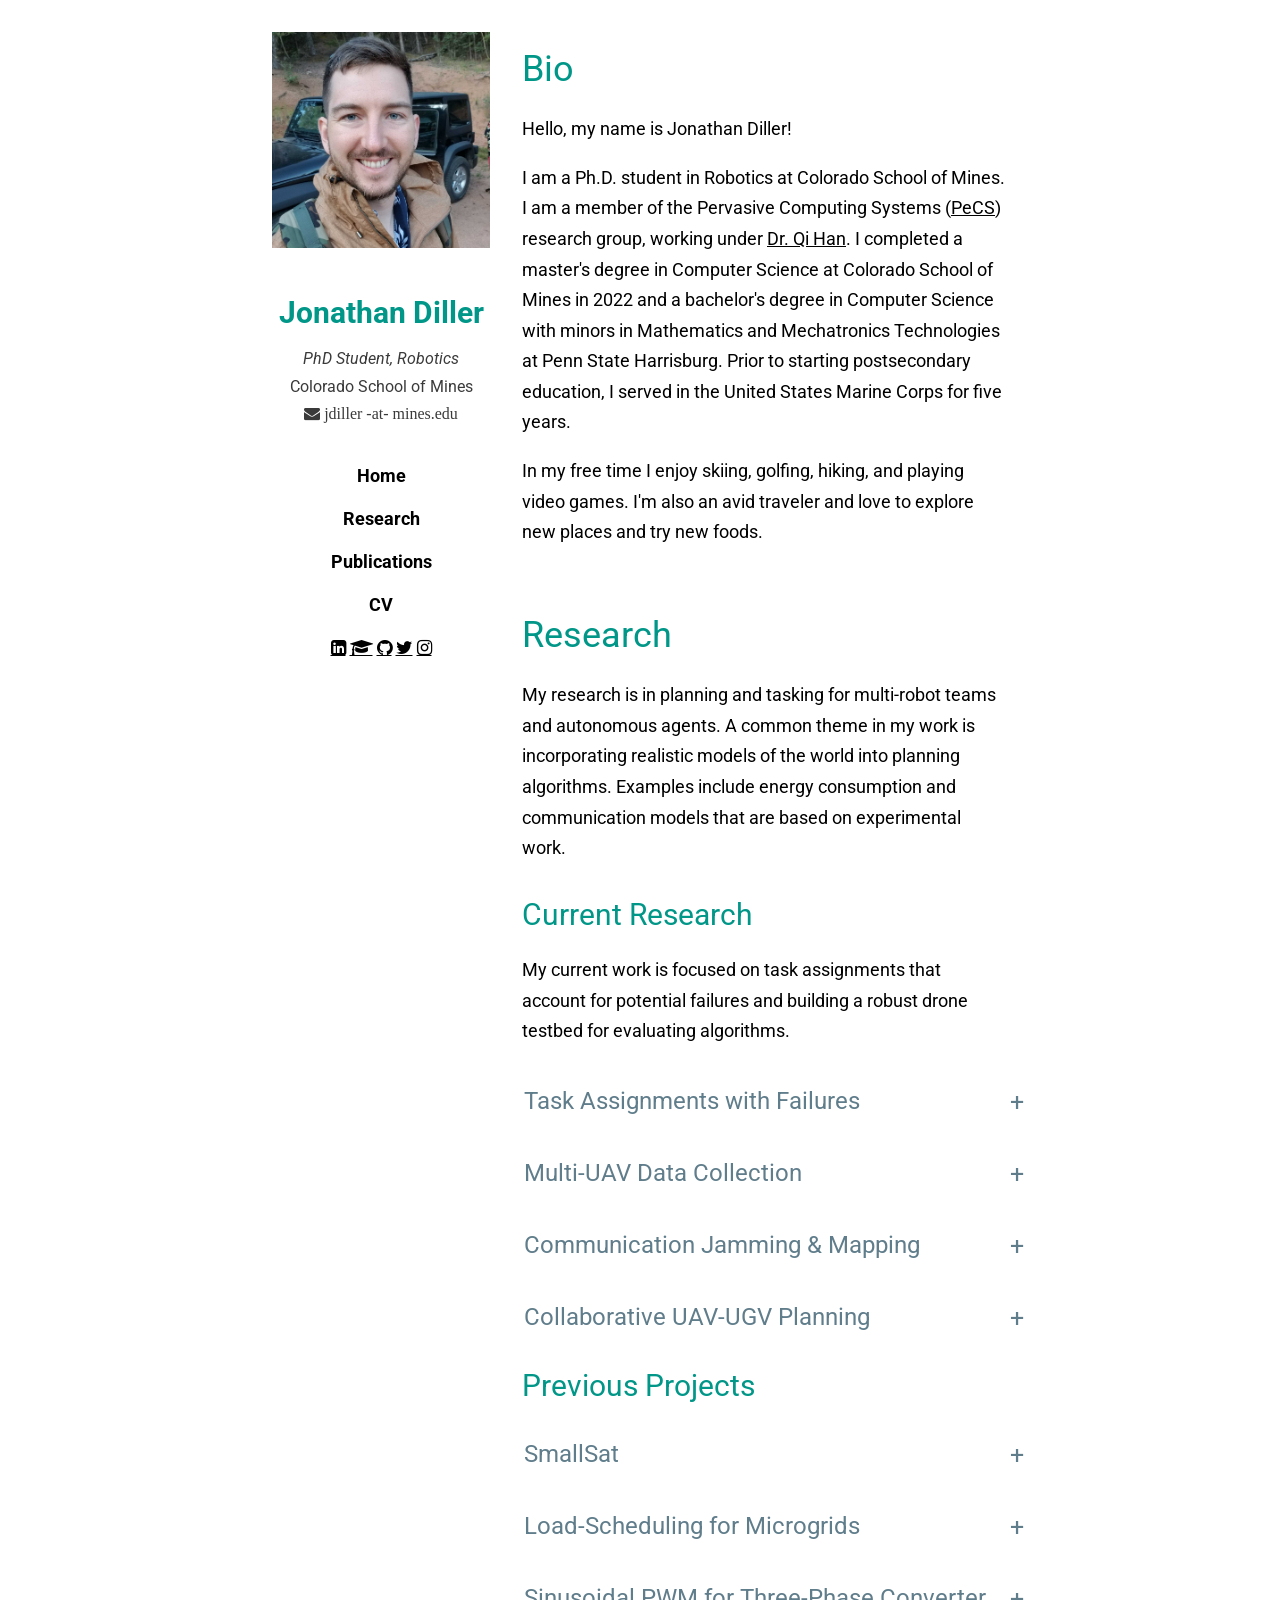
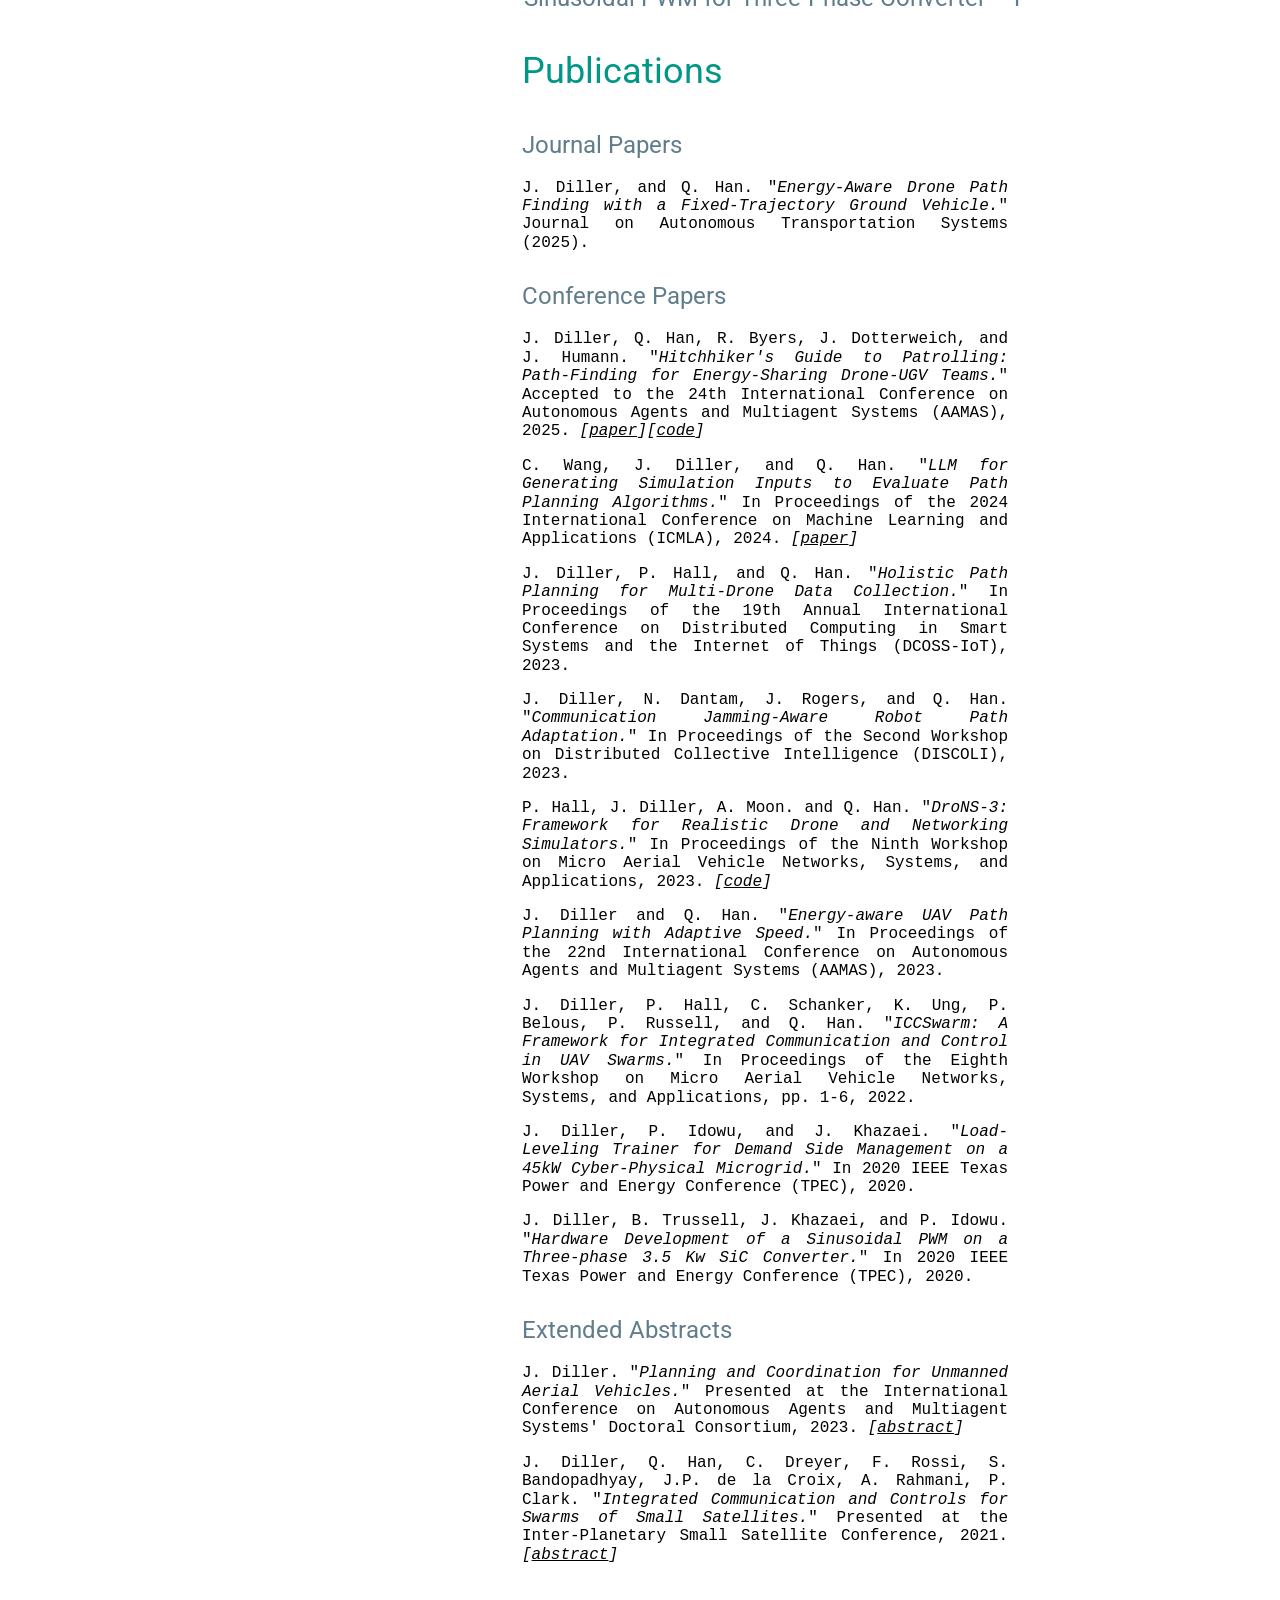
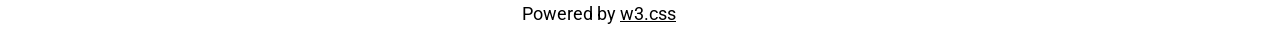
==== index.html @ 127d5e71 "Updated publications" ====
<!DOCTYPE html>
<html lang="en">
<head>
<title>Jonathan Diller</title>
<meta charset="UTF-8">
<meta name="viewport" content="width=device-width, initial-scale=1">
<link rel="stylesheet" href="https://www.w3schools.com/w3css/4/w3.css">
<link rel="stylesheet" href="https://www.w3schools.com/lib/w3-theme-black.css">
<link rel="stylesheet" href="https://fonts.googleapis.com/css?family=Roboto">
<link rel="stylesheet" href="https://cdnjs.cloudflare.com/ajax/libs/font-awesome/4.7.0/css/font-awesome.min.css">
<style>
html,body,h1,h2,h3,h4,h5,h6 {font-family: "Roboto", sans-serif;}
.w3-sidebar {
  z-index: 3;
  width: 250px;
  top: 0;
  bottom: 0;
  height: inherit;
}
p {
	font-size: 18px;
	line-height: 1.7;
}
.collapsible {
	/* background-color: #777; */
	background-color: #ffffff;
	/* color: white; */
	cursor: pointer;
	padding: 18px;
	width: 100%;
	/* width: inherit; */
	border: none;
	text-align: left;
	outline: none;
	font-size: 15px;
	position: relative;
	font-family: "Roboto", sans-serif;
	color: #607d8b;
}
.collapsible h3 {
  display: inline;
}
.collapsible:hover {
	background-color: #e8eaf6;
}
.collapsible::after {
	font-size: 25px;
	content: " +";
	position: absolute;
	right: 0;
	/* padding: 10px; */
}
.active {
	background-color: #d2d2d2;
	color: white;
}
.content {
	padding: 0 18px;
	max-height: 0;
	overflow: hidden;
	transition: max-height 0.2s ease-out;
	background-color: #f1f1f1;
}
.center {
	width: 60%;
	margin: 0 auto;
}
.center-image {
  display: block;
  margin-left: auto;
  margin-right: auto;
  width: 50%;
}
</style>
</head>
<body>

<!-- Navbar -->
<div class="w3-top">
	<div class="w3-bar w3-theme w3-top w3-left-align w3-large">
	  <a class="w3-bar-item w3-button w3-right w3-hide-large w3-hover-white w3-large w3-theme-l1" href="javascript:void(0)" onclick="w3_open()"><i class="fa fa-bars"></i></a>
	</div>
</div>

<!-- Overlay effect when opening sidebar on small screens -->
<div class="w3-overlay w3-hide-large" onclick="w3_close()" style="cursor:pointer" title="close side menu" id="myOverlay"></div>

<!-- Main content: shift it to the right by 250 pixels when the sidebar is visible -->
<div class="center">
	<!-- Sidebar -->
	<nav class="w3-sidebar w3-bar-block w3-collapse w3-large w3-theme-l5 w3-animate-left" id="mySidebar">
		<a href="javascript:void(0)" onclick="w3_close()" class="w3-right w3-xlarge w3-padding-large w3-hover-black w3-hide-large" title="Close Menu">
			<i class="fa fa-remove"></i>
		</a>
	
		<div class="w3-large w3-container w3-padding-32">
			<center><img src="images/Hiking.jpg" style="width:100%" onclick="onClick(this)" alt="Windows for the atrium"></center>
		</div>
		<div class="w3-large w3-container" style="text-align:center">
			<h3 class="w3-text-teal text-align:center" style="font-size:30px; font-weight:bold">Jonathan Diller</h3>
			<p class="w3-text-dark-gray" style="margin-bottom:0; margin-top: 0; font-size:16px;"><i>PhD Student, Robotics</i></p>
			<p class="w3-text-dark-gray" style="margin-bottom:0; margin-top: 0; font-size:16px;">Colorado School of Mines</p>
			<p class="w3-text-dark-gray" style="margin-bottom:0; margin-top:auto; font-size:16px;"><i class="fa fa-envelope">  jdiller -at- mines.edu</i></p>
		</div>

		<br>
		<a class="w3-bar-item w3-button w3-hover-black" style="text-align:center" href="#"><b>Home</b></a>
		<a class="w3-bar-item w3-button w3-hover-black" style="text-align:center" href="#research"><b>Research</b></a>
		<!-- <a class="w3-bar-item w3-button w3-hover-black" style="text-align:center" href="#prevProjects"><b>Previous Projects</b></a> -->
		<a class="w3-bar-item w3-button w3-hover-black" style="text-align:center" href="#publications"><b>Publications</b></a>
		<a class="w3-bar-item w3-button w3-hover-black" style="text-align:center" href="JonathanDillerResume.pdf" target="_blank"><b>CV</b></a>
		<div class="w3-bar-item" style="text-align:center">
			<a href="https://www.linkedin.com/in/jonathanadiller" target="_blank" class="fa fa-linkedin-square w3-hover-opacity"></a>
			<a href="https://scholar.google.com/citations?user=hnUsTqgAAAAJ&hl=en" target="_blank" class="fa fa-graduation-cap w3-hover-opacity"></a>
			<a href="https://github.com/JonD07" target="_blank" class="fa fa-github w3-hover-opacity"></a>
			<a href="https://twitter.com/JonADiller" target="_blank" class="fa fa-twitter w3-hover-opacity"></a>
			<a href="https://www.instagram.com/jonathandiller/" target="_blank" class="fa fa-instagram w3-hover-opacity"></a>
		</div>

	</nav>

	<!-- Bio -->
	<div class="w3-row w3-padding-32"  style="margin-left:250px">
		<div class="w3-container"  id="bio">
			<h1 class="w3-text-teal">Bio</h1>
			<p>Hello, my name is Jonathan Diller!</p>
			<p>I am a Ph.D. student in Robotics at Colorado School of Mines. I am a member of the Pervasive Computing Systems (<a href="https://pecs.mines.edu/" target="_blank">PeCS</a>) research group, working under <a href="https://people.mines.edu/qhan/" target="_blank">Dr. Qi Han</a>. I completed a master's degree in Computer Science at Colorado School of Mines in 2022 and a bachelor's degree in Computer Science with minors in Mathematics and Mechatronics Technologies at Penn State Harrisburg. Prior to starting postsecondary education, I served in the United States Marine Corps for five years.</p> 
			<p>In my free time I enjoy skiing, golfing, hiking, and playing video games. I'm also an avid traveler and love to explore new places and try new foods.</p>
		</div>
		<!-- <div class="w3-third w3-container">
			<br>
			<a class="twitter-timeline" href="https://twitter.com/JonADiller?ref_src=twsrc%5Etfw"  data-border-color="#0000FF" tweet-limit="3" width="50%" style="display: flex; max-width: 100%; margin-top: 0px; margin-bottom: 0px;" >Tweets by JonADiller</a> <script async src="https://platform.twitter.com/widgets.js" charset="utf-8"></script> 
		</div> -->
	</div>

	<!-- Research -->
	<div class="w3-row"  style="margin-left:250px">
		<div class="w3-container"  id="research">
			<h1 class="w3-text-teal">Research</h1>
			<p>My research is in planning and tasking for multi-robot teams and autonomous agents. A common theme in my work is incorporating realistic models of the world into planning algorithms. Examples include energy consumption and communication models that are based on experimental work.</p>
		</div>
	</div>

	<!-- Current Research -->
	<div class="w3-row"  style="margin-left:250px">
		<div class="w3-container"  id="currentResearch">
			<h2 class="w3-text-teal">Current Research</h2>
			<p>My current work is focused on task assignments that account for potential failures and building a robust drone testbed for evaluating algorithms.</p>
		</div>
	</div>

	
	<!-- Prob. Task Assignments -->
	<button class="collapsible"><h3 class="w3-text-blue-gray" style="margin-left:250px">Task Assignments with Failures</h3></button>
	<div class="content" style="margin-left:250px">
		<p>The classical task assignment problem can be applied to various real-world applications. However, in many applications agents are not guaranteed to complete their assigned task 100% of the time and agents might become faulty during task execution, requiring one to reassign agents to tasks. In this work, we consider how to maximize the probability that all tasks are completed while considering the probability that an agent could fail during task execution.</p>
		<div class="w3-padding-32"><img src="images/MonitoringSetupColorful.png" style="width:75%" onclick="onClick(this)" alt="Windows for the atrium" class="center-image"></div>
	</div>

	<!-- MinLat -->
	<button class="collapsible"><h3 class="w3-text-blue-gray" style="margin-left:250px">Multi-UAV Data Collection</h3></button>
	<div class="content" style="margin-left:250px">
		<p>In this project, we study how to effectively deploy a team of UAVs to collect data from wireless sensors. We seek to combine offline planning with online decision making that can be validated through both simulations and physical testbed evaluations.</p>
		<div class="w3-padding-32"><img src="images/ICCSwarmDrone.jpg" style="width:55%" onclick="onClick(this)" alt="Windows for the atrium" class="center-image"></div>
	</div>
	<!-- <div class="w3-row w3-padding-32"  style="margin-left:250px">
		<div class="w3-twothird w3-container">
			<h3 class="w3-text-blue-gray">Multi-UAV Data Collection</h3>
			<p>In this project, we study how to effectively deploy a team of UAVs to collect data from wireless sensors. We seek to combine offline planning with online decision making that can be validated through both simulations and physical testbed evaluations.</p>
		</div>
		<div class="w3-third w3-container">
			<img src="images/ICCSwarmDrone.jpg" style="width:55%" onclick="onClick(this)" alt="Windows for the atrium">
		</div>
	</div> -->

	<!-- Jamming -->
	<button class="collapsible"><h3 class="w3-text-blue-gray" style="margin-left:250px">Communication Jamming & Mapping</h3></button>
	<div class="content" style="margin-left:250px">
		<p>This project studies how to enable mobile agents to avoid malicious communication jamming through mapping techniques. We look at networked ground robots operating around WiFi jammers as our motivating application.</p>
		<div class="w3-padding-32"><img src="images/comms-map.png" style="width:55%" onclick="onClick(this)" alt="Windows for the atrium" class="center-image"></div>
	</div>
	<!-- <div class="w3-row w3-padding-32"  style="margin-left:250px">
		<div class="w3-twothird w3-container">
			<h3 class="w3-text-blue-gray">Communication Jamming Avoidance</h3>
			<p>This project studies how to enable mobile agents to avoid malicious communication jamming through mapping techniques. We look at networked ground robots operating around WiFi jammers as our motivating application.</p>
		</div>
		<div class="w3-third w3-container">
			<img src="images/jackal_cut.jpg" style="width:55%" onclick="onClick(this)" alt="Windows for the atrium">
		</div>
	</div> -->

	<!-- MT-OTM -->
	<button class="collapsible"><h3 class="w3-text-blue-gray" style="margin-left:250px">Collaborative UAV-UGV Planning</h3></button>
	<div class="content" style="margin-left:250px">
		<p>In many UAV applications, it is more advantageous for a UAV base station to move to a new location after launching UAVs as opposed to remaining in the same position while the UAV performs some given task. In this project we are looking at how to plan UAV routes that minimize mission completion time while accounting for a moving base station. We also consider the relationship between UAV speed and power consumption and look at how scheduling speed can effect route planning.</p>
		<div class="w3-padding-32"><img src="images/otm-golden.png" style="width:65%" onclick="onClick(this)" alt="Windows for the atrium" class="center-image"></div>
	</div>
	<!-- <div class="w3-row w3-padding-32"  style="margin-left:250px">
		<div class="w3-twothird w3-container">
			<h3 class="w3-text-blue-gray">On-The-Move Planning</h3>
			<p>In many UAV applications, it is more advantageous for a UAV base station to move to a new location after launching UAVs as opposed to remaining in the same position while the UAV performs some given task. In this project we are looking at how to plan UAV routes that minimize mission completion time while accounting for a moving base station. We also consider the relationship between UAV speed and power consumption and look at how scheduling speed can effect route planning.</p>
		</div>
		<div class="w3-third w3-container">
			<img src="images/MT-OTM.png" style="width:65%" onclick="onClick(this)" alt="Windows for the atrium">
		</div>
	</div> -->

	<!-- Previous Projects -->
	<div class="w3-row"  style="margin-left:250px">
		<div class="w3-twothird w3-container"  id="prevProjects">
			<h2 class="w3-text-teal">Previous Projects</h2>
		</div>
	</div>

	<!-- SmallSat -->
	<button class="collapsible"><h3 class="w3-text-blue-gray" style="margin-left:250px">SmallSat</h3></button>
	<div class="content" style="margin-left:250px">
		<p>This project looked at how to integrate communication and control in swarms of UAVs. We used the <a href="https://solarsystem.nasa.gov/missions/near-shoemaker/in-depth/"  target="_blank">NEAR-Shoemaker</a> mission as a motivating case study and looked at how using a swarm of small satellites could be used to optimize the quantity and quality of data collected from the asteroid Eros.</p>
		<div class="w3-padding-32"><img src="images/smallsat.png" style="width:55%" onclick="onClick(this)" alt="Windows for the atrium" class="center-image"></div>
	</div>
	<!-- <div class="w3-row w3-padding-32"  style="margin-left:250px">
		<div class="w3-twothird w3-container">
			<h3 class="w3-text-blue-gray">SmallSat</h3>
			<p>This project looked at how to integrate communication and control in swarms of UAVs. We used the <a href="https://solarsystem.nasa.gov/missions/near-shoemaker/in-depth/"  target="_blank">NEAR-Shoemaker</a> mission as a motivating case study and looked at how using a swarm of small satellites could be used to optimize the quantity and quality of data collected from the asteroid Eros.</p>
		</div>
		<div class="w3-third w3-container">
			<img src="images/smallsat.png" style="width:55%" onclick="onClick(this)" alt="Windows for the atrium">
		</div>
	</div> -->

	<!-- Load-Leveling Trainer -->
	<button class="collapsible"><h3 class="w3-text-blue-gray" style="margin-left:250px">Load-Scheduling for Microgrids</h3></button>
	<div class="content" style="margin-left:250px">
		<p>This work proposed a hardware implementation of demand side management (DSM) on an actual microgrid system to support grid needs. We proposed an algorithm for achieving DSM through load-leveling at the micro-level and implemented it on a physical microgrid. We conducted a simulated case study, based on the electrical load needs of small communities in Bangladesh, to demonstrate how our algorithm can be used to better balance electrical load demands.</p>
		<div class="w3-padding-32"><img src="images/microgrid.png" style="width:55%" onclick="onClick(this)" alt="Windows for the atrium" class="center-image"></div>
	</div>
	<!-- <div class="w3-row w3-padding-32"   style="margin-left:250px">
		<div class="w3-twothird w3-container">
			<h3 class="w3-text-blue-gray">Load-Leveling on Cyber-Physical Microgrid</h3>
			<p>Improving the reliability and efficiency of microgrids to handle diverse load types will lead to more dependable electrical grids in small communities, reduce costs for both consumers and suppliers, and reduce carbon emissions. This work propose a hardware implementation of demand side management (DSM) on an actual microgrid system to support grid needs. We proposed an algorithm for achieving DSM through load-leveling at the micro-level and implemented it on a physical microgrid. We conducted a simulated case study, based on the electrical load needs of small communities in Bangladesh, to demonstrate how our algorithm can be used to better balance electrical load demands.</p>
		</div>
		<div class="w3-third w3-container">
			<img src="images/microgrid.png" style="width:55%" onclick="onClick(this)" alt="Windows for the atrium">
		</div>
	</div> -->

	<!-- Sinusoidal PWM -->
	<button class="collapsible"><h3 class="w3-text-blue-gray" style="margin-left:250px">Sinusoidal PWM for Three-Phase Converter</h3></button>
	<div class="content" style="margin-left:250px">
		<p>This work looked at how to implement Sinusoidal Pulse width modulation (sPWM) for single-phase and three-phase silicon carbide (SiC) converters using digital signal processing boards from Texas Instruments. We implemented our sPWM signal for SiC converters on a C2000 F28069M LaunchPad development kit and used it on a 3.5 kW three-phase SiC inverter experimental setup to validate the three-phase sPWM implementation.</p>
		<div class="w3-padding-32"><img src="images/SPWM.png" style="width:55%" onclick="onClick(this)" alt="Windows for the atrium" class="center-image"></div>
	</div>
	<!-- <div class="w3-row w3-padding-32"   style="margin-left:250px">
		<div class="w3-twothird w3-container">
			<h3 class="w3-text-blue-gray">Sinusoidal PWM for Three-Phase Converter</h3>
			<p>Sinusoidal Pulse width modulation (sPWM) is the most commonly used technology for switching power electronics-based power converters in smart grids. This work looked at how to implement sPWM for single-phase and three-phase silicon carbide (SiC) converters using digital signal processing boards from Texas Instruments. We implemented our sPWM signal for SiC converters on a C2000 F28069M LaunchPad development kit and used it on a 3.5 kW three-phase SiC inverter experimental setup to validate the three-phase sPWM implementation.</p>
		</div>
		<div class="w3-third w3-container">
			<img src="images/SPWM.png" style="width:55%" onclick="onClick(this)" alt="Windows for the atrium">
		</div>
	</div> -->

	<!-- Publications -->
	<div class="w3-row"  style="margin-left:250px">
		<div class="w3-twothird w3-container"  id="publications">
			<h1 class="w3-text-teal">Publications</h1>
			<p></p>
		</div>
	</div>

	<!-- Journal Papers -->
	<div class="w3-row"  style="margin-left:250px">
		<div class="w3-container">
			<h3 class="w3-text-blue-gray">Journal Papers</h3>
			<p style="font-family:'Courier New'; font-size: 16px; text-align: justify; line-height: 1.15;">J. Diller, and Q. Han. "<i>Energy-Aware Drone Path Finding with a Fixed-Trajectory Ground Vehicle.</i>" Journal on Autonomous Transportation Systems (2025).</p>
		</div>
	</div>

	<!-- Conference Papers -->
	<div class="w3-row"  style="margin-left:250px">
		<div class="w3-container">
			<h3 class="w3-text-blue-gray">Conference Papers</h3>
			<p style="font-family:'Courier New'; font-size: 16px; text-align: justify; line-height: 1.15;">J. Diller, Q. Han, R. Byers, J. Dotterweich, and J. Humann. "<i>Hitchhiker's Guide to Patrolling: Path-Finding for Energy-Sharing Drone-UGV Teams.</i>" Accepted to the 24th International Conference on Autonomous Agents and Multiagent Systems (AAMAS), 2025. <i>[<a href="Pubs/HitchhikersGuideToPatrolling.pdf" target="_blank">paper</a>]</i><i>[<a href="https://www.github.com/pervasive-computing-systems-group/HitchhikerPatrollingSolver" target="_blank">code</a>]</i></p>
			<p style="font-family:'Courier New'; font-size: 16px; text-align: justify; line-height: 1.15;">C. Wang, J. Diller, and Q. Han. "<i>LLM for Generating Simulation Inputs to Evaluate Path Planning Algorithms.</i>" In Proceedings of the 2024 International Conference on Machine Learning and Applications (ICMLA), 2024. <i>[<a href="Pubs/LLMForGeneratingSimulationInputs.pdf" target="_blank">paper</a>]</i></p>
			<p style="font-family:'Courier New'; font-size: 16px; text-align: justify; line-height: 1.15;">J. Diller, P. Hall, and Q. Han. "<i>Holistic Path Planning for Multi-Drone Data Collection.</i>" In Proceedings of the 19th Annual International Conference on Distributed Computing in Smart Systems and the Internet of Things (DCOSS-IoT), 2023.</p>
			<p style="font-family:'Courier New'; font-size: 16px; text-align: justify; line-height: 1.15;">J. Diller, N. Dantam, J. Rogers, and Q. Han. "<i>Communication Jamming-Aware Robot Path Adaptation.</i>" In Proceedings of the Second Workshop on Distributed Collective Intelligence (DISCOLI), 2023.</p>
			<p style="font-family:'Courier New'; font-size: 16px; text-align: justify; line-height: 1.15;">P. Hall, J. Diller, A. Moon. and Q. Han. "<i>DroNS-3: Framework for Realistic Drone and Networking Simulators.</i>" In Proceedings of the Ninth Workshop on Micro Aerial Vehicle Networks, Systems, and Applications, 2023. <i>[<a href="https://www.github.com/pervasive-computing-systems-group/DroNS3" target="_blank">code</a>]</i></p>
			<p style="font-family:'Courier New'; font-size: 16px; text-align: justify; line-height: 1.15;">J. Diller and Q. Han. "<i>Energy-aware UAV Path Planning with Adaptive Speed.</i>" In Proceedings of the 22nd International Conference on Autonomous Agents and Multiagent Systems (AAMAS), 2023.</p>
			<p style="font-family:'Courier New'; font-size: 16px; text-align: justify; line-height: 1.15;">J. Diller, P. Hall, C. Schanker, K. Ung, P. Belous, P. Russell, and Q. Han. "<i>ICCSwarm: A Framework for Integrated Communication and Control in UAV Swarms.</i>" In Proceedings of the Eighth Workshop on Micro Aerial Vehicle Networks, Systems, and Applications, pp. 1-6, 2022.</p>
			<p style="font-family:'Courier New'; font-size: 16px; text-align: justify; line-height: 1.15;">J. Diller, P. Idowu, and J. Khazaei. "<i>Load-Leveling Trainer for Demand Side Management on a 45kW Cyber-Physical Microgrid.</i>" In 2020 IEEE Texas Power and Energy Conference (TPEC), 2020.</p>
			<p style="font-family:'Courier New'; font-size: 16px; text-align: justify; line-height: 1.15;">J. Diller, B. Trussell, J. Khazaei, and P. Idowu. "<i>Hardware Development of a Sinusoidal PWM on a Three-phase 3.5 Kw SiC Converter.</i>" In 2020 IEEE Texas Power and Energy Conference (TPEC), 2020.</p>
		</div>
	</div>

	<!-- Abstracts -->
	<div class="w3-row"  style="margin-left:250px">
		<div class="w3-container">
			<h3 class="w3-text-blue-gray">Extended Abstracts</h3>
			<p style="font-family:'Courier New'; font-size: 16px; text-align: justify; line-height: 1.15;">J. Diller. "<i>Planning and Coordination for Unmanned Aerial Vehicles.</i>" Presented at the International Conference on Autonomous Agents and Multiagent Systems' Doctoral Consortium, 2023. <i>[<a href="https://www.southampton.ac.uk/~eg/AAMAS2023/pdfs/p3017.pdf" target="_blank">abstract</a>]</i></p>
			<p style="font-family:'Courier New'; font-size: 16px; text-align: justify; line-height: 1.15;">J. Diller, Q. Han, C. Dreyer, F. Rossi, S. Bandopadhyay, J.P. de la Croix, A. Rahmani, P. Clark. "<i>Integrated Communication and Controls for Swarms of Small Satellites.</i>" Presented at the Inter-Planetary Small Satellite Conference, 2021. <i>[<a href="http://www.intersmallsatconference.com/past/2021/B.6%20-%20Diller/ISSC2021-abstract(1).txt" target="_blank">abstract</a>]</i></p>
		</div>
	</div>

	<footer id="myFooter">
		<div class="w3-container w3-theme-l1" style="margin-left:250px">
			<p>Powered by <a href="https://www.w3schools.com/w3css/default.asp" target="_blank">w3.css</a></p>
		</div>
	</footer>

<!-- END MAIN -->
</div>

<script>
// Get the Sidebar
var mySidebar = document.getElementById("mySidebar");

// Get the DIV with overlay effect
var overlayBg = document.getElementById("myOverlay");

// Toggle between showing and hiding the sidebar, and add overlay effect
function w3_open() {
  if (mySidebar.style.display === 'block') {
    mySidebar.style.display = 'none';
    overlayBg.style.display = "none";
  } else {
    mySidebar.style.display = 'block';
    overlayBg.style.display = "block";
  }
}

// Close the sidebar with the close button
function w3_close() {
  mySidebar.style.display = "none";
  overlayBg.style.display = "none";
}

var coll = document.getElementsByClassName("collapsible");
var i;

for (i = 0; i < coll.length; i++) {
  coll[i].addEventListener("click", function() {
    this.classList.toggle("active");
    var content = this.nextElementSibling;

    for (var j = 0; j < coll.length; j++) {
      if (coll[j] !== this) {
        coll[j].classList.remove("active");
        coll[j].nextElementSibling.style.maxHeight = null;
      }
    }

    if (content.style.maxHeight){
      content.style.maxHeight = null;
    } else {
      content.style.maxHeight = content.scrollHeight + "px";
    }
  });
}

</script>

</body>
</html>
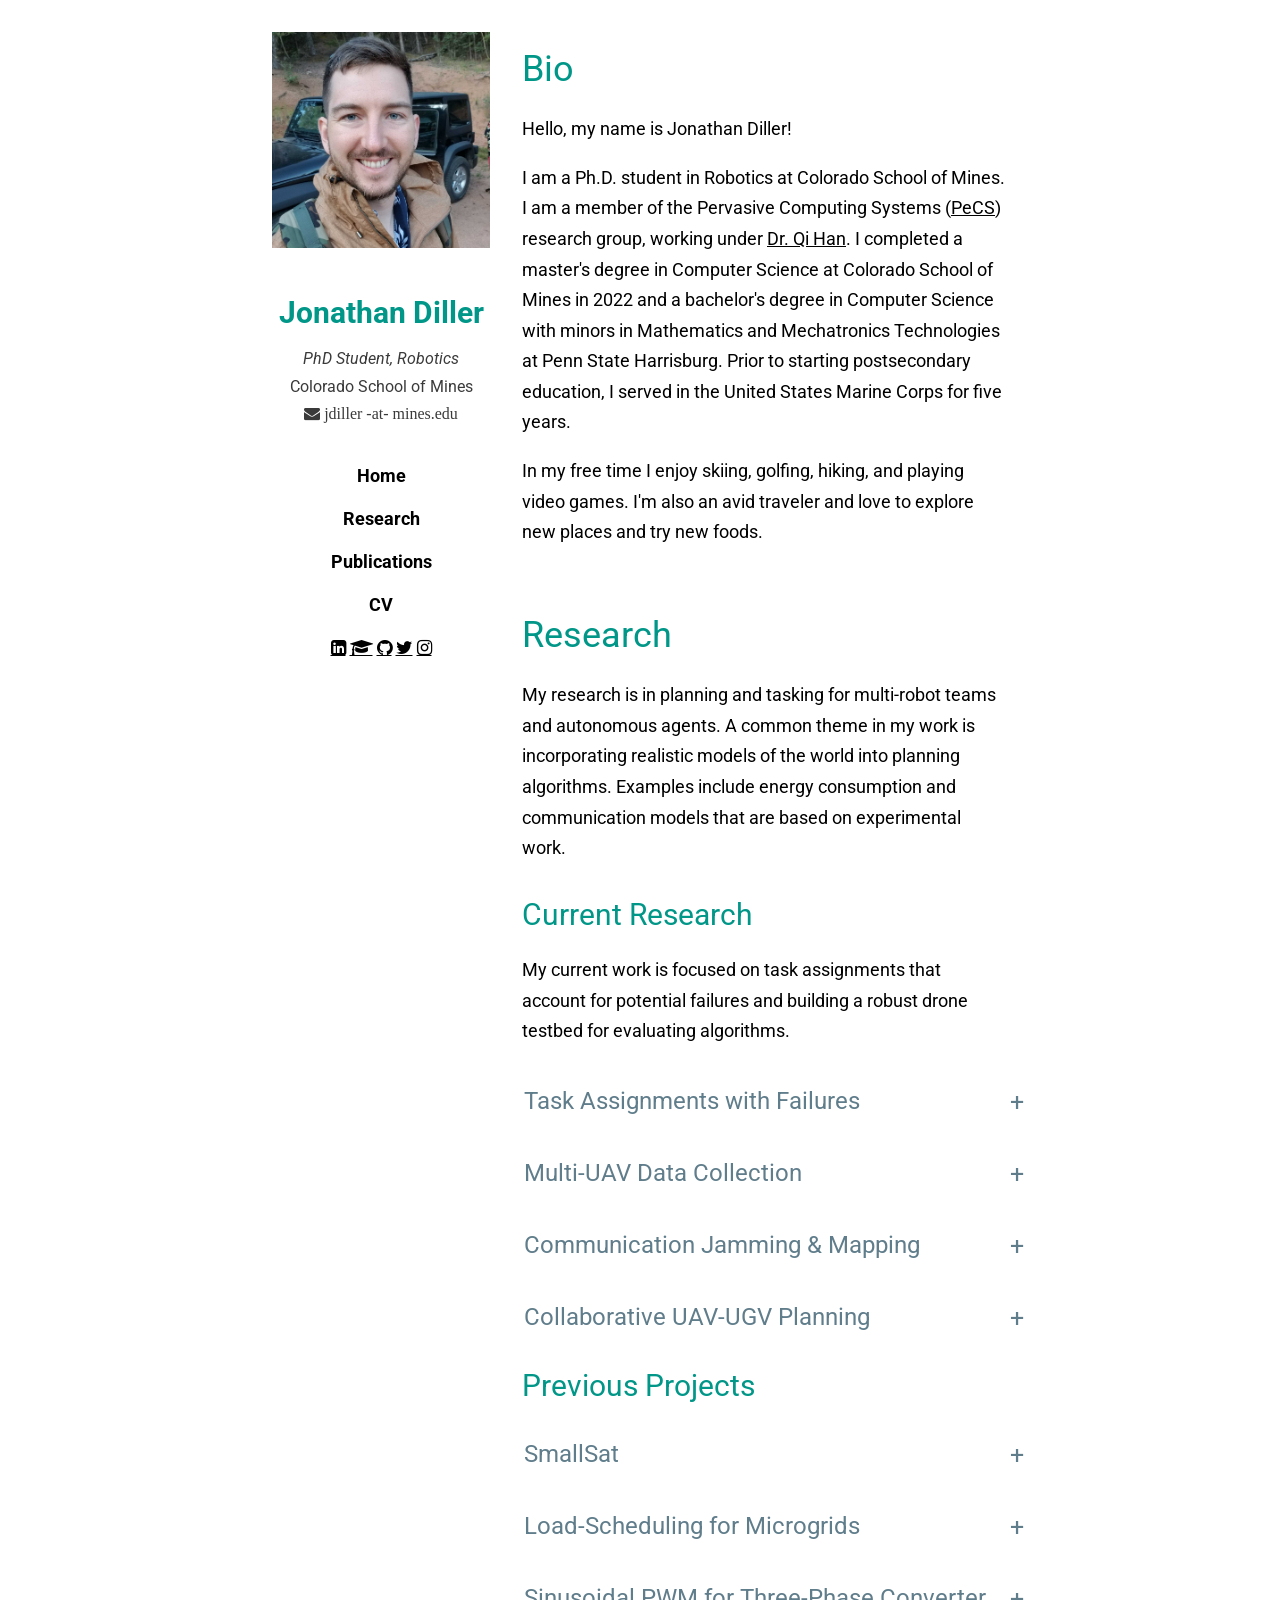
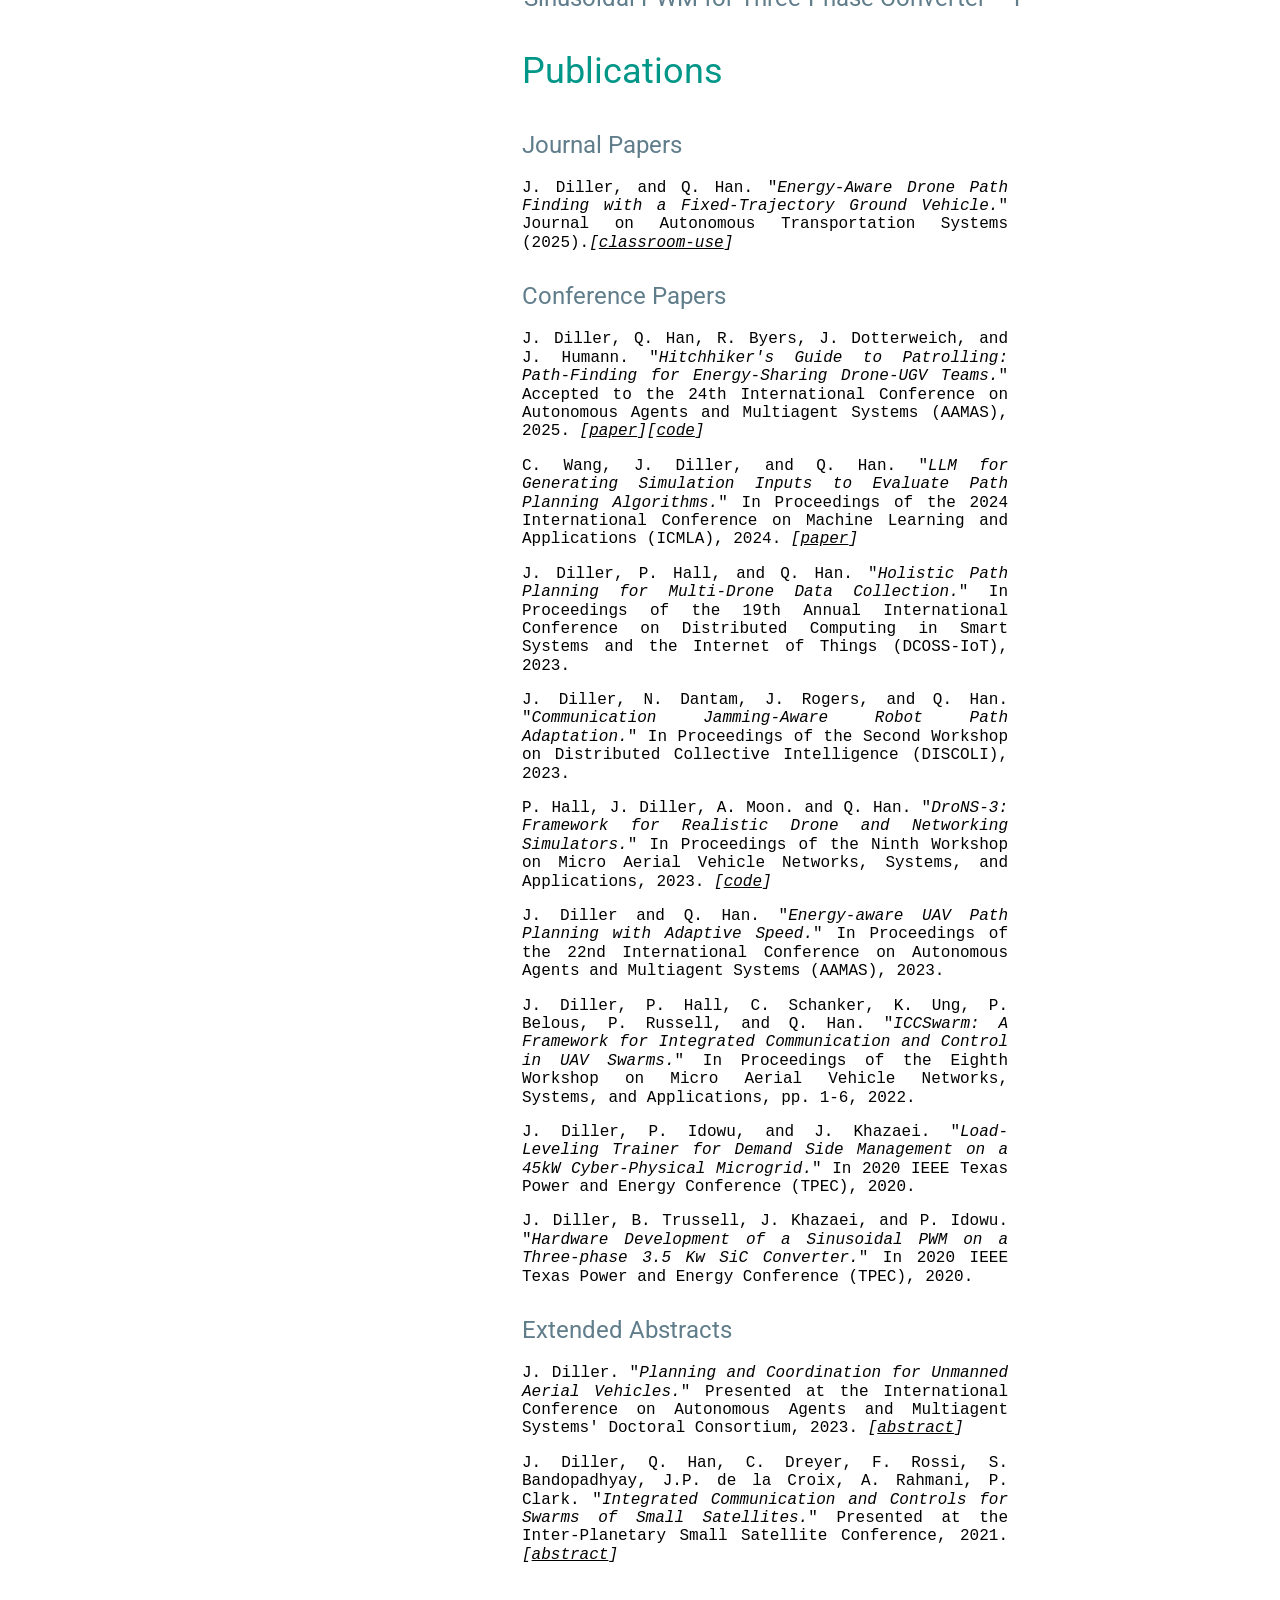
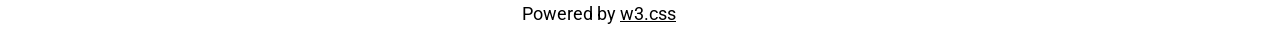
==== commit 8657dc32: "Pubs update" ====
--- a/index.html
+++ b/index.html
@@ -272,7 +272,7 @@
 	<div class="w3-row"  style="margin-left:250px">
 		<div class="w3-container">
 			<h3 class="w3-text-blue-gray">Journal Papers</h3>
-			<p style="font-family:'Courier New'; font-size: 16px; text-align: justify; line-height: 1.15;">J. Diller, and Q. Han. "<i>Energy-Aware Drone Path Finding with a Fixed-Trajectory Ground Vehicle.</i>" Journal on Autonomous Transportation Systems (2025).</p>
+			<p style="font-family:'Courier New'; font-size: 16px; text-align: justify; line-height: 1.15;">J. Diller, and Q. Han. "<i>Energy-Aware Drone Path Finding with a Fixed-Trajectory Ground Vehicle.</i>" Journal on Autonomous Transportation Systems (2025).<i>[<a href="Pubs/EnergyAwareDronePathFinding.pdf" target="_blank">classroom-use</a>]</i></p>
 		</div>
 	</div>
 
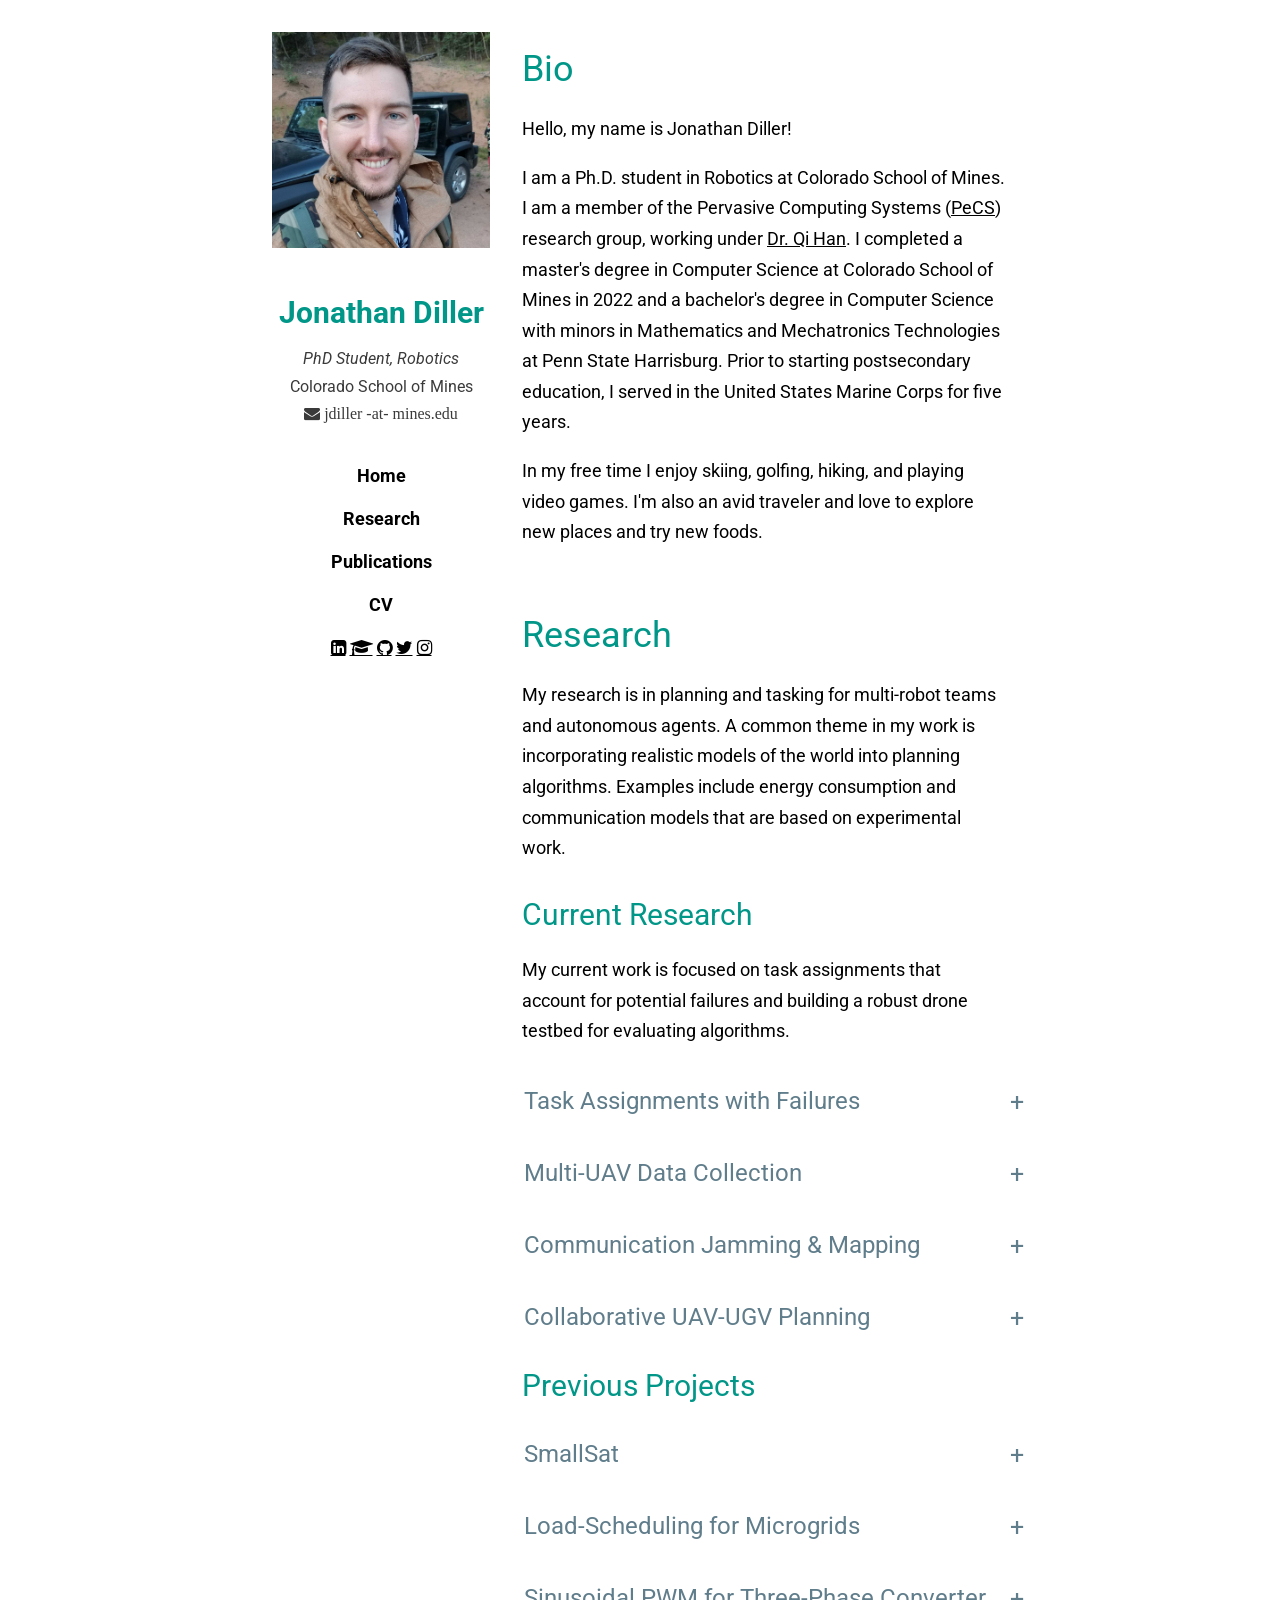
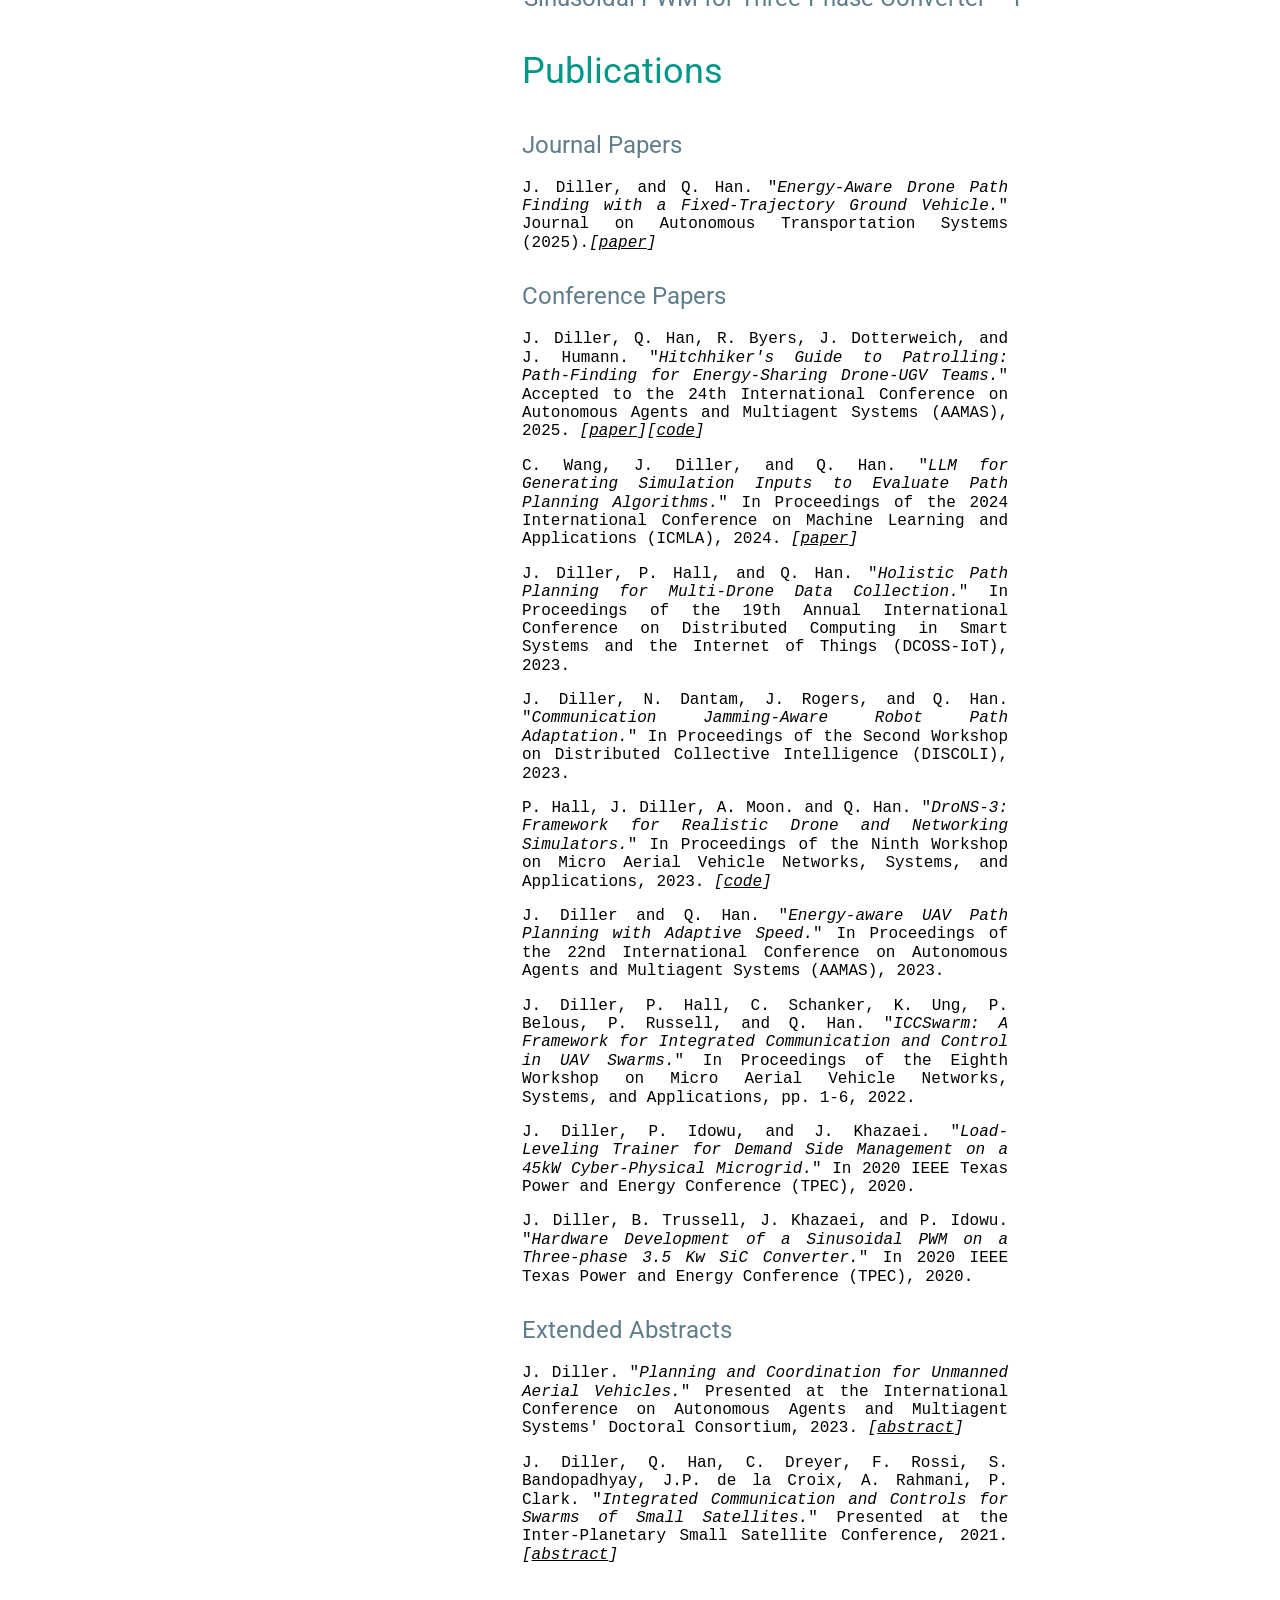
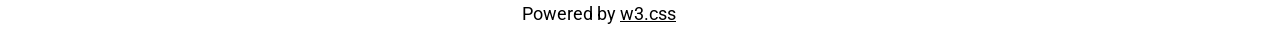
==== commit ab6df365: "Minor tweak" ====
--- a/index.html
+++ b/index.html
@@ -272,7 +272,7 @@
 	<div class="w3-row"  style="margin-left:250px">
 		<div class="w3-container">
 			<h3 class="w3-text-blue-gray">Journal Papers</h3>
-			<p style="font-family:'Courier New'; font-size: 16px; text-align: justify; line-height: 1.15;">J. Diller, and Q. Han. "<i>Energy-Aware Drone Path Finding with a Fixed-Trajectory Ground Vehicle.</i>" Journal on Autonomous Transportation Systems (2025).<i>[<a href="Pubs/EnergyAwareDronePathFinding.pdf" target="_blank">classroom-use</a>]</i></p>
+			<p style="font-family:'Courier New'; font-size: 16px; text-align: justify; line-height: 1.15;">J. Diller, and Q. Han. "<i>Energy-Aware Drone Path Finding with a Fixed-Trajectory Ground Vehicle.</i>" Journal on Autonomous Transportation Systems (2025).<i>[<a href="Pubs/EnergyAwareDronePathFinding.pdf" target="_blank">paper</a>]</i></p>
 		</div>
 	</div>
 
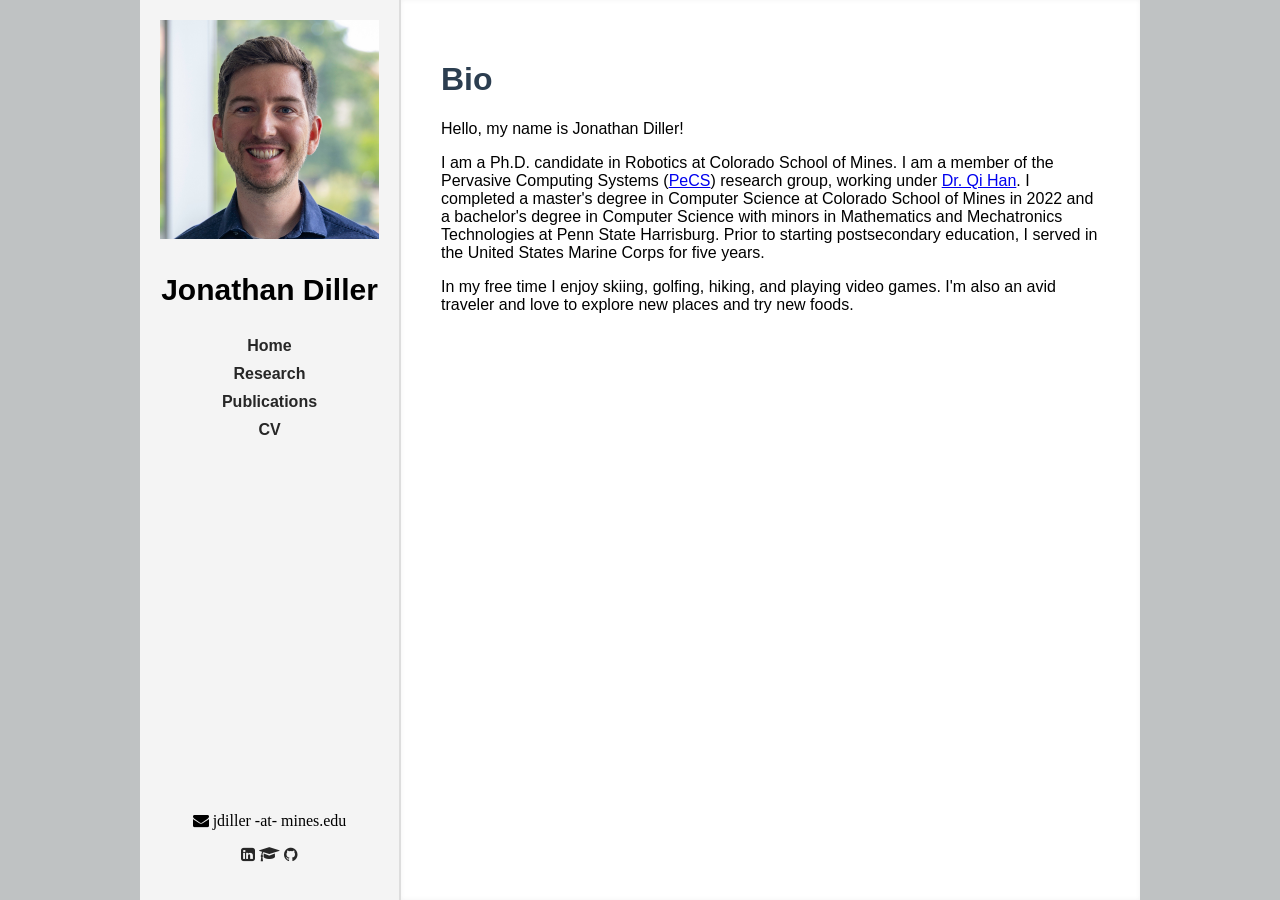
==== commit 6bb328f4: "Website update" ====
--- a/index.html
+++ b/index.html
@@ -1,363 +1,69 @@
 <!DOCTYPE html>
 <html lang="en">
 <head>
-<title>Jonathan Diller</title>
-<meta charset="UTF-8">
-<meta name="viewport" content="width=device-width, initial-scale=1">
-<link rel="stylesheet" href="https://www.w3schools.com/w3css/4/w3.css">
-<link rel="stylesheet" href="https://www.w3schools.com/lib/w3-theme-black.css">
-<link rel="stylesheet" href="https://fonts.googleapis.com/css?family=Roboto">
-<link rel="stylesheet" href="https://cdnjs.cloudflare.com/ajax/libs/font-awesome/4.7.0/css/font-awesome.min.css">
-<style>
-html,body,h1,h2,h3,h4,h5,h6 {font-family: "Roboto", sans-serif;}
-.w3-sidebar {
-  z-index: 3;
-  width: 250px;
-  top: 0;
-  bottom: 0;
-  height: inherit;
-}
-p {
-	font-size: 18px;
-	line-height: 1.7;
-}
-.collapsible {
-	/* background-color: #777; */
-	background-color: #ffffff;
-	/* color: white; */
-	cursor: pointer;
-	padding: 18px;
-	width: 100%;
-	/* width: inherit; */
-	border: none;
-	text-align: left;
-	outline: none;
-	font-size: 15px;
-	position: relative;
-	font-family: "Roboto", sans-serif;
-	color: #607d8b;
-}
-.collapsible h3 {
-  display: inline;
-}
-.collapsible:hover {
-	background-color: #e8eaf6;
-}
-.collapsible::after {
-	font-size: 25px;
-	content: " +";
-	position: absolute;
-	right: 0;
-	/* padding: 10px; */
-}
-.active {
-	background-color: #d2d2d2;
-	color: white;
-}
-.content {
-	padding: 0 18px;
-	max-height: 0;
-	overflow: hidden;
-	transition: max-height 0.2s ease-out;
-	background-color: #f1f1f1;
-}
-.center {
-	width: 60%;
-	margin: 0 auto;
-}
-.center-image {
-  display: block;
-  margin-left: auto;
-  margin-right: auto;
-  width: 50%;
-}
-</style>
+	<meta charset="UTF-8">
+	<meta name="viewport" content="width=device-width, initial-scale=1.0">
+	<title>Jonathan Diller</title>
+	<link rel="stylesheet" href="https://cdnjs.cloudflare.com/ajax/libs/font-awesome/4.7.0/css/font-awesome.min.css">
+	<link rel="stylesheet" href="style.css">
 </head>
 <body>
-
-<!-- Navbar -->
-<div class="w3-top">
-	<div class="w3-bar w3-theme w3-top w3-left-align w3-large">
-	  <a class="w3-bar-item w3-button w3-right w3-hide-large w3-hover-white w3-large w3-theme-l1" href="javascript:void(0)" onclick="w3_open()"><i class="fa fa-bars"></i></a>
-	</div>
+<div class="wrapper">
+<div class="sidebar">
+<div class = "sidebar-content" style="text-align:center">		
+	</class>
+	<img src="images/JonathanDiller.jpg" style="width:100%" onclick="onClick(this)" alt="Windows for the atrium">
+	<h3 class="text-align:center" style="font-size:30px; font-weight:bold">Jonathan Diller</h3>	
+	<!-- <br> -->
+	<ul>
+		<li><a style="text-align:center" href="index.html"><b>Home</b></a></li>
+		<li><a style="text-align:center" href="research.html"><b>Research</b></a></li>
+		<li><a style="text-align:center" href="publications.html"><b>Publications</b></a></li>
+		<li><a style="text-align:center" href="docs/JonathanDillerResume.pdf" target="_blank"><b>CV</b></a></li>
+	</ul>
 </div>
-
-<!-- Overlay effect when opening sidebar on small screens -->
-<div class="w3-overlay w3-hide-large" onclick="w3_close()" style="cursor:pointer" title="close side menu" id="myOverlay"></div>
-
-<!-- Main content: shift it to the right by 250 pixels when the sidebar is visible -->
-<div class="center">
-	<!-- Sidebar -->
-	<nav class="w3-sidebar w3-bar-block w3-collapse w3-large w3-theme-l5 w3-animate-left" id="mySidebar">
-		<a href="javascript:void(0)" onclick="w3_close()" class="w3-right w3-xlarge w3-padding-large w3-hover-black w3-hide-large" title="Close Menu">
-			<i class="fa fa-remove"></i>
-		</a>
-	
-		<div class="w3-large w3-container w3-padding-32">
-			<center><img src="images/Hiking.jpg" style="width:100%" onclick="onClick(this)" alt="Windows for the atrium"></center>
-		</div>
-		<div class="w3-large w3-container" style="text-align:center">
-			<h3 class="w3-text-teal text-align:center" style="font-size:30px; font-weight:bold">Jonathan Diller</h3>
-			<p class="w3-text-dark-gray" style="margin-bottom:0; margin-top: 0; font-size:16px;"><i>PhD Student, Robotics</i></p>
-			<p class="w3-text-dark-gray" style="margin-bottom:0; margin-top: 0; font-size:16px;">Colorado School of Mines</p>
-			<p class="w3-text-dark-gray" style="margin-bottom:0; margin-top:auto; font-size:16px;"><i class="fa fa-envelope">  jdiller -at- mines.edu</i></p>
-		</div>
-
-		<br>
-		<a class="w3-bar-item w3-button w3-hover-black" style="text-align:center" href="#"><b>Home</b></a>
-		<a class="w3-bar-item w3-button w3-hover-black" style="text-align:center" href="#research"><b>Research</b></a>
-		<!-- <a class="w3-bar-item w3-button w3-hover-black" style="text-align:center" href="#prevProjects"><b>Previous Projects</b></a> -->
-		<a class="w3-bar-item w3-button w3-hover-black" style="text-align:center" href="#publications"><b>Publications</b></a>
-		<a class="w3-bar-item w3-button w3-hover-black" style="text-align:center" href="JonathanDillerResume.pdf" target="_blank"><b>CV</b></a>
-		<div class="w3-bar-item" style="text-align:center">
-			<a href="https://www.linkedin.com/in/jonathanadiller" target="_blank" class="fa fa-linkedin-square w3-hover-opacity"></a>
-			<a href="https://scholar.google.com/citations?user=hnUsTqgAAAAJ&hl=en" target="_blank" class="fa fa-graduation-cap w3-hover-opacity"></a>
-			<a href="https://github.com/JonD07" target="_blank" class="fa fa-github w3-hover-opacity"></a>
-			<a href="https://twitter.com/JonADiller" target="_blank" class="fa fa-twitter w3-hover-opacity"></a>
-			<a href="https://www.instagram.com/jonathandiller/" target="_blank" class="fa fa-instagram w3-hover-opacity"></a>
-		</div>
-
-	</nav>
-
-	<!-- Bio -->
-	<div class="w3-row w3-padding-32"  style="margin-left:250px">
-		<div class="w3-container"  id="bio">
-			<h1 class="w3-text-teal">Bio</h1>
-			<p>Hello, my name is Jonathan Diller!</p>
-			<p>I am a Ph.D. student in Robotics at Colorado School of Mines. I am a member of the Pervasive Computing Systems (<a href="https://pecs.mines.edu/" target="_blank">PeCS</a>) research group, working under <a href="https://people.mines.edu/qhan/" target="_blank">Dr. Qi Han</a>. I completed a master's degree in Computer Science at Colorado School of Mines in 2022 and a bachelor's degree in Computer Science with minors in Mathematics and Mechatronics Technologies at Penn State Harrisburg. Prior to starting postsecondary education, I served in the United States Marine Corps for five years.</p> 
-			<p>In my free time I enjoy skiing, golfing, hiking, and playing video games. I'm also an avid traveler and love to explore new places and try new foods.</p>
-		</div>
-		<!-- <div class="w3-third w3-container">
-			<br>
-			<a class="twitter-timeline" href="https://twitter.com/JonADiller?ref_src=twsrc%5Etfw"  data-border-color="#0000FF" tweet-limit="3" width="50%" style="display: flex; max-width: 100%; margin-top: 0px; margin-bottom: 0px;" >Tweets by JonADiller</a> <script async src="https://platform.twitter.com/widgets.js" charset="utf-8"></script> 
-		</div> -->
-	</div>
-
-	<!-- Research -->
-	<div class="w3-row"  style="margin-left:250px">
-		<div class="w3-container"  id="research">
-			<h1 class="w3-text-teal">Research</h1>
-			<p>My research is in planning and tasking for multi-robot teams and autonomous agents. A common theme in my work is incorporating realistic models of the world into planning algorithms. Examples include energy consumption and communication models that are based on experimental work.</p>
-		</div>
-	</div>
-
-	<!-- Current Research -->
-	<div class="w3-row"  style="margin-left:250px">
-		<div class="w3-container"  id="currentResearch">
-			<h2 class="w3-text-teal">Current Research</h2>
-			<p>My current work is focused on task assignments that account for potential failures and building a robust drone testbed for evaluating algorithms.</p>
-		</div>
-	</div>
-
-	
-	<!-- Prob. Task Assignments -->
-	<button class="collapsible"><h3 class="w3-text-blue-gray" style="margin-left:250px">Task Assignments with Failures</h3></button>
-	<div class="content" style="margin-left:250px">
-		<p>The classical task assignment problem can be applied to various real-world applications. However, in many applications agents are not guaranteed to complete their assigned task 100% of the time and agents might become faulty during task execution, requiring one to reassign agents to tasks. In this work, we consider how to maximize the probability that all tasks are completed while considering the probability that an agent could fail during task execution.</p>
-		<div class="w3-padding-32"><img src="images/MonitoringSetupColorful.png" style="width:75%" onclick="onClick(this)" alt="Windows for the atrium" class="center-image"></div>
-	</div>
-
-	<!-- MinLat -->
-	<button class="collapsible"><h3 class="w3-text-blue-gray" style="margin-left:250px">Multi-UAV Data Collection</h3></button>
-	<div class="content" style="margin-left:250px">
-		<p>In this project, we study how to effectively deploy a team of UAVs to collect data from wireless sensors. We seek to combine offline planning with online decision making that can be validated through both simulations and physical testbed evaluations.</p>
-		<div class="w3-padding-32"><img src="images/ICCSwarmDrone.jpg" style="width:55%" onclick="onClick(this)" alt="Windows for the atrium" class="center-image"></div>
-	</div>
-	<!-- <div class="w3-row w3-padding-32"  style="margin-left:250px">
-		<div class="w3-twothird w3-container">
-			<h3 class="w3-text-blue-gray">Multi-UAV Data Collection</h3>
-			<p>In this project, we study how to effectively deploy a team of UAVs to collect data from wireless sensors. We seek to combine offline planning with online decision making that can be validated through both simulations and physical testbed evaluations.</p>
-		</div>
-		<div class="w3-third w3-container">
-			<img src="images/ICCSwarmDrone.jpg" style="width:55%" onclick="onClick(this)" alt="Windows for the atrium">
-		</div>
-	</div> -->
-
-	<!-- Jamming -->
-	<button class="collapsible"><h3 class="w3-text-blue-gray" style="margin-left:250px">Communication Jamming & Mapping</h3></button>
-	<div class="content" style="margin-left:250px">
-		<p>This project studies how to enable mobile agents to avoid malicious communication jamming through mapping techniques. We look at networked ground robots operating around WiFi jammers as our motivating application.</p>
-		<div class="w3-padding-32"><img src="images/comms-map.png" style="width:55%" onclick="onClick(this)" alt="Windows for the atrium" class="center-image"></div>
-	</div>
-	<!-- <div class="w3-row w3-padding-32"  style="margin-left:250px">
-		<div class="w3-twothird w3-container">
-			<h3 class="w3-text-blue-gray">Communication Jamming Avoidance</h3>
-			<p>This project studies how to enable mobile agents to avoid malicious communication jamming through mapping techniques. We look at networked ground robots operating around WiFi jammers as our motivating application.</p>
-		</div>
-		<div class="w3-third w3-container">
-			<img src="images/jackal_cut.jpg" style="width:55%" onclick="onClick(this)" alt="Windows for the atrium">
-		</div>
-	</div> -->
-
-	<!-- MT-OTM -->
-	<button class="collapsible"><h3 class="w3-text-blue-gray" style="margin-left:250px">Collaborative UAV-UGV Planning</h3></button>
-	<div class="content" style="margin-left:250px">
-		<p>In many UAV applications, it is more advantageous for a UAV base station to move to a new location after launching UAVs as opposed to remaining in the same position while the UAV performs some given task. In this project we are looking at how to plan UAV routes that minimize mission completion time while accounting for a moving base station. We also consider the relationship between UAV speed and power consumption and look at how scheduling speed can effect route planning.</p>
-		<div class="w3-padding-32"><img src="images/otm-golden.png" style="width:65%" onclick="onClick(this)" alt="Windows for the atrium" class="center-image"></div>
-	</div>
-	<!-- <div class="w3-row w3-padding-32"  style="margin-left:250px">
-		<div class="w3-twothird w3-container">
-			<h3 class="w3-text-blue-gray">On-The-Move Planning</h3>
-			<p>In many UAV applications, it is more advantageous for a UAV base station to move to a new location after launching UAVs as opposed to remaining in the same position while the UAV performs some given task. In this project we are looking at how to plan UAV routes that minimize mission completion time while accounting for a moving base station. We also consider the relationship between UAV speed and power consumption and look at how scheduling speed can effect route planning.</p>
-		</div>
-		<div class="w3-third w3-container">
-			<img src="images/MT-OTM.png" style="width:65%" onclick="onClick(this)" alt="Windows for the atrium">
-		</div>
-	</div> -->
-
-	<!-- Previous Projects -->
-	<div class="w3-row"  style="margin-left:250px">
-		<div class="w3-twothird w3-container"  id="prevProjects">
-			<h2 class="w3-text-teal">Previous Projects</h2>
-		</div>
-	</div>
-
-	<!-- SmallSat -->
-	<button class="collapsible"><h3 class="w3-text-blue-gray" style="margin-left:250px">SmallSat</h3></button>
-	<div class="content" style="margin-left:250px">
-		<p>This project looked at how to integrate communication and control in swarms of UAVs. We used the <a href="https://solarsystem.nasa.gov/missions/near-shoemaker/in-depth/"  target="_blank">NEAR-Shoemaker</a> mission as a motivating case study and looked at how using a swarm of small satellites could be used to optimize the quantity and quality of data collected from the asteroid Eros.</p>
-		<div class="w3-padding-32"><img src="images/smallsat.png" style="width:55%" onclick="onClick(this)" alt="Windows for the atrium" class="center-image"></div>
-	</div>
-	<!-- <div class="w3-row w3-padding-32"  style="margin-left:250px">
-		<div class="w3-twothird w3-container">
-			<h3 class="w3-text-blue-gray">SmallSat</h3>
-			<p>This project looked at how to integrate communication and control in swarms of UAVs. We used the <a href="https://solarsystem.nasa.gov/missions/near-shoemaker/in-depth/"  target="_blank">NEAR-Shoemaker</a> mission as a motivating case study and looked at how using a swarm of small satellites could be used to optimize the quantity and quality of data collected from the asteroid Eros.</p>
-		</div>
-		<div class="w3-third w3-container">
-			<img src="images/smallsat.png" style="width:55%" onclick="onClick(this)" alt="Windows for the atrium">
-		</div>
-	</div> -->
-
-	<!-- Load-Leveling Trainer -->
-	<button class="collapsible"><h3 class="w3-text-blue-gray" style="margin-left:250px">Load-Scheduling for Microgrids</h3></button>
-	<div class="content" style="margin-left:250px">
-		<p>This work proposed a hardware implementation of demand side management (DSM) on an actual microgrid system to support grid needs. We proposed an algorithm for achieving DSM through load-leveling at the micro-level and implemented it on a physical microgrid. We conducted a simulated case study, based on the electrical load needs of small communities in Bangladesh, to demonstrate how our algorithm can be used to better balance electrical load demands.</p>
-		<div class="w3-padding-32"><img src="images/microgrid.png" style="width:55%" onclick="onClick(this)" alt="Windows for the atrium" class="center-image"></div>
-	</div>
-	<!-- <div class="w3-row w3-padding-32"   style="margin-left:250px">
-		<div class="w3-twothird w3-container">
-			<h3 class="w3-text-blue-gray">Load-Leveling on Cyber-Physical Microgrid</h3>
-			<p>Improving the reliability and efficiency of microgrids to handle diverse load types will lead to more dependable electrical grids in small communities, reduce costs for both consumers and suppliers, and reduce carbon emissions. This work propose a hardware implementation of demand side management (DSM) on an actual microgrid system to support grid needs. We proposed an algorithm for achieving DSM through load-leveling at the micro-level and implemented it on a physical microgrid. We conducted a simulated case study, based on the electrical load needs of small communities in Bangladesh, to demonstrate how our algorithm can be used to better balance electrical load demands.</p>
-		</div>
-		<div class="w3-third w3-container">
-			<img src="images/microgrid.png" style="width:55%" onclick="onClick(this)" alt="Windows for the atrium">
-		</div>
-	</div> -->
-
-	<!-- Sinusoidal PWM -->
-	<button class="collapsible"><h3 class="w3-text-blue-gray" style="margin-left:250px">Sinusoidal PWM for Three-Phase Converter</h3></button>
-	<div class="content" style="margin-left:250px">
-		<p>This work looked at how to implement Sinusoidal Pulse width modulation (sPWM) for single-phase and three-phase silicon carbide (SiC) converters using digital signal processing boards from Texas Instruments. We implemented our sPWM signal for SiC converters on a C2000 F28069M LaunchPad development kit and used it on a 3.5 kW three-phase SiC inverter experimental setup to validate the three-phase sPWM implementation.</p>
-		<div class="w3-padding-32"><img src="images/SPWM.png" style="width:55%" onclick="onClick(this)" alt="Windows for the atrium" class="center-image"></div>
-	</div>
-	<!-- <div class="w3-row w3-padding-32"   style="margin-left:250px">
-		<div class="w3-twothird w3-container">
-			<h3 class="w3-text-blue-gray">Sinusoidal PWM for Three-Phase Converter</h3>
-			<p>Sinusoidal Pulse width modulation (sPWM) is the most commonly used technology for switching power electronics-based power converters in smart grids. This work looked at how to implement sPWM for single-phase and three-phase silicon carbide (SiC) converters using digital signal processing boards from Texas Instruments. We implemented our sPWM signal for SiC converters on a C2000 F28069M LaunchPad development kit and used it on a 3.5 kW three-phase SiC inverter experimental setup to validate the three-phase sPWM implementation.</p>
-		</div>
-		<div class="w3-third w3-container">
-			<img src="images/SPWM.png" style="width:55%" onclick="onClick(this)" alt="Windows for the atrium">
-		</div>
-	</div> -->
-
-	<!-- Publications -->
-	<div class="w3-row"  style="margin-left:250px">
-		<div class="w3-twothird w3-container"  id="publications">
-			<h1 class="w3-text-teal">Publications</h1>
-			<p></p>
-		</div>
-	</div>
-
-	<!-- Journal Papers -->
-	<div class="w3-row"  style="margin-left:250px">
-		<div class="w3-container">
-			<h3 class="w3-text-blue-gray">Journal Papers</h3>
-			<p style="font-family:'Courier New'; font-size: 16px; text-align: justify; line-height: 1.15;">J. Diller, and Q. Han. "<i>Energy-Aware Drone Path Finding with a Fixed-Trajectory Ground Vehicle.</i>" Journal on Autonomous Transportation Systems (2025).<i>[<a href="Pubs/EnergyAwareDronePathFinding.pdf" target="_blank">paper</a>]</i></p>
-		</div>
-	</div>
-
-	<!-- Conference Papers -->
-	<div class="w3-row"  style="margin-left:250px">
-		<div class="w3-container">
-			<h3 class="w3-text-blue-gray">Conference Papers</h3>
-			<p style="font-family:'Courier New'; font-size: 16px; text-align: justify; line-height: 1.15;">J. Diller, Q. Han, R. Byers, J. Dotterweich, and J. Humann. "<i>Hitchhiker's Guide to Patrolling: Path-Finding for Energy-Sharing Drone-UGV Teams.</i>" Accepted to the 24th International Conference on Autonomous Agents and Multiagent Systems (AAMAS), 2025. <i>[<a href="Pubs/HitchhikersGuideToPatrolling.pdf" target="_blank">paper</a>]</i><i>[<a href="https://www.github.com/pervasive-computing-systems-group/HitchhikerPatrollingSolver" target="_blank">code</a>]</i></p>
-			<p style="font-family:'Courier New'; font-size: 16px; text-align: justify; line-height: 1.15;">C. Wang, J. Diller, and Q. Han. "<i>LLM for Generating Simulation Inputs to Evaluate Path Planning Algorithms.</i>" In Proceedings of the 2024 International Conference on Machine Learning and Applications (ICMLA), 2024. <i>[<a href="Pubs/LLMForGeneratingSimulationInputs.pdf" target="_blank">paper</a>]</i></p>
-			<p style="font-family:'Courier New'; font-size: 16px; text-align: justify; line-height: 1.15;">J. Diller, P. Hall, and Q. Han. "<i>Holistic Path Planning for Multi-Drone Data Collection.</i>" In Proceedings of the 19th Annual International Conference on Distributed Computing in Smart Systems and the Internet of Things (DCOSS-IoT), 2023.</p>
-			<p style="font-family:'Courier New'; font-size: 16px; text-align: justify; line-height: 1.15;">J. Diller, N. Dantam, J. Rogers, and Q. Han. "<i>Communication Jamming-Aware Robot Path Adaptation.</i>" In Proceedings of the Second Workshop on Distributed Collective Intelligence (DISCOLI), 2023.</p>
-			<p style="font-family:'Courier New'; font-size: 16px; text-align: justify; line-height: 1.15;">P. Hall, J. Diller, A. Moon. and Q. Han. "<i>DroNS-3: Framework for Realistic Drone and Networking Simulators.</i>" In Proceedings of the Ninth Workshop on Micro Aerial Vehicle Networks, Systems, and Applications, 2023. <i>[<a href="https://www.github.com/pervasive-computing-systems-group/DroNS3" target="_blank">code</a>]</i></p>
-			<p style="font-family:'Courier New'; font-size: 16px; text-align: justify; line-height: 1.15;">J. Diller and Q. Han. "<i>Energy-aware UAV Path Planning with Adaptive Speed.</i>" In Proceedings of the 22nd International Conference on Autonomous Agents and Multiagent Systems (AAMAS), 2023.</p>
-			<p style="font-family:'Courier New'; font-size: 16px; text-align: justify; line-height: 1.15;">J. Diller, P. Hall, C. Schanker, K. Ung, P. Belous, P. Russell, and Q. Han. "<i>ICCSwarm: A Framework for Integrated Communication and Control in UAV Swarms.</i>" In Proceedings of the Eighth Workshop on Micro Aerial Vehicle Networks, Systems, and Applications, pp. 1-6, 2022.</p>
-			<p style="font-family:'Courier New'; font-size: 16px; text-align: justify; line-height: 1.15;">J. Diller, P. Idowu, and J. Khazaei. "<i>Load-Leveling Trainer for Demand Side Management on a 45kW Cyber-Physical Microgrid.</i>" In 2020 IEEE Texas Power and Energy Conference (TPEC), 2020.</p>
-			<p style="font-family:'Courier New'; font-size: 16px; text-align: justify; line-height: 1.15;">J. Diller, B. Trussell, J. Khazaei, and P. Idowu. "<i>Hardware Development of a Sinusoidal PWM on a Three-phase 3.5 Kw SiC Converter.</i>" In 2020 IEEE Texas Power and Energy Conference (TPEC), 2020.</p>
-		</div>
-	</div>
-
-	<!-- Abstracts -->
-	<div class="w3-row"  style="margin-left:250px">
-		<div class="w3-container">
-			<h3 class="w3-text-blue-gray">Extended Abstracts</h3>
-			<p style="font-family:'Courier New'; font-size: 16px; text-align: justify; line-height: 1.15;">J. Diller. "<i>Planning and Coordination for Unmanned Aerial Vehicles.</i>" Presented at the International Conference on Autonomous Agents and Multiagent Systems' Doctoral Consortium, 2023. <i>[<a href="https://www.southampton.ac.uk/~eg/AAMAS2023/pdfs/p3017.pdf" target="_blank">abstract</a>]</i></p>
-			<p style="font-family:'Courier New'; font-size: 16px; text-align: justify; line-height: 1.15;">J. Diller, Q. Han, C. Dreyer, F. Rossi, S. Bandopadhyay, J.P. de la Croix, A. Rahmani, P. Clark. "<i>Integrated Communication and Controls for Swarms of Small Satellites.</i>" Presented at the Inter-Planetary Small Satellite Conference, 2021. <i>[<a href="http://www.intersmallsatconference.com/past/2021/B.6%20-%20Diller/ISSC2021-abstract(1).txt" target="_blank">abstract</a>]</i></p>
-		</div>
-	</div>
-
-	<footer id="myFooter">
-		<div class="w3-container w3-theme-l1" style="margin-left:250px">
-			<p>Powered by <a href="https://www.w3schools.com/w3css/default.asp" target="_blank">w3.css</a></p>
-		</div>
-	</footer>
-
-<!-- END MAIN -->
+<div class = "sidebar-bottom" style="text-align:center">
+	<ul>
+		<p style="margin-bottom:0; margin-top:auto; font-size:16px;"><i class="fa fa-envelope">  jdiller -at- mines.edu</i></p>
+	</ul>
+	<ul>
+		<a href="https://www.linkedin.com/in/jonathanadiller" target="_blank" class="fa fa-linkedin-square"></a>
+		<a href="https://scholar.google.com/citations?user=hnUsTqgAAAAJ&hl=en" target="_blank" class="fa fa-graduation-cap"></a>
+		<a href="https://github.com/JonD07" target="_blank" class="fa fa-github"></a>
+	</ul>
+</div>
+</div>
+<div class="main-content">
+<h1>Bio</h1>
+<p>
+	Hello, my name is Jonathan Diller!
+</p>
+<p>
+	I am a Ph.D. candidate in Robotics at Colorado School of Mines. I am a member of the Pervasive Computing Systems (<a href="https://pecs.mines.edu/" target="_blank">PeCS</a>) research group, working under <a href="https://people.mines.edu/qhan/" target="_blank">Dr. Qi Han</a>. I completed a master's degree in Computer Science at Colorado School of Mines in 2022 and a bachelor's degree in Computer Science with minors in Mathematics and Mechatronics Technologies at Penn State Harrisburg. Prior to starting postsecondary education, I served in the United States Marine Corps for five years.
+</p> 
+<p>
+	In my free time I enjoy skiing, golfing, hiking, and playing video games. I'm also an avid traveler and love to explore new places and try new foods.
+</p>
+</div>
 </div>
 
 <script>
-// Get the Sidebar
-var mySidebar = document.getElementById("mySidebar");
-
-// Get the DIV with overlay effect
-var overlayBg = document.getElementById("myOverlay");
-
-// Toggle between showing and hiding the sidebar, and add overlay effect
-function w3_open() {
-  if (mySidebar.style.display === 'block') {
-    mySidebar.style.display = 'none';
-    overlayBg.style.display = "none";
-  } else {
-    mySidebar.style.display = 'block';
-    overlayBg.style.display = "block";
-  }
-}
-
-// Close the sidebar with the close button
-function w3_close() {
-  mySidebar.style.display = "none";
-  overlayBg.style.display = "none";
-}
-
-var coll = document.getElementsByClassName("collapsible");
-var i;
-
-for (i = 0; i < coll.length; i++) {
-  coll[i].addEventListener("click", function() {
-    this.classList.toggle("active");
-    var content = this.nextElementSibling;
-
-    for (var j = 0; j < coll.length; j++) {
-      if (coll[j] !== this) {
-        coll[j].classList.remove("active");
-        coll[j].nextElementSibling.style.maxHeight = null;
-      }
-    }
-
-    if (content.style.maxHeight){
-      content.style.maxHeight = null;
-    } else {
-      content.style.maxHeight = content.scrollHeight + "px";
-    }
-  });
-}
-
+	document.addEventListener("DOMContentLoaded", function () {
+	  const buttons = document.querySelectorAll(".collapsible");
+	  const contents = document.querySelectorAll(".collapsible-content");
+	
+	  buttons.forEach((button, index) => {
+		button.addEventListener("click", () => {
+		  contents.forEach((content, i) => {
+			if (i === index) {
+			  content.style.display = content.style.display === "block" ? "none" : "block";
+			} else {
+			  content.style.display = "none";
+			}
+		  });
+		});
+	  });
+	});
 </script>
-
 </body>
-</html>
+</html>
--- a/style.css
+++ b/style.css
@@ -0,0 +1,190 @@
+body {
+	margin: 0;
+	font-family: Arial, sans-serif;
+	background-color: #bfc2c3;
+}
+
+/* Wrapper centers layout and uses grid */
+.wrapper {
+	display: grid;
+	grid-template-columns: 260px 1fr;
+	max-width: 1000px;
+	margin: 0 auto;
+	min-height: 100vh;
+	position: relative;
+}
+
+/* Sidebar stays fixed within viewport but constrained in width */
+.sidebar {
+	position: sticky;
+	top: 0;
+	align-self: start;
+	height: 100vh;
+	overflow-y: auto;
+
+	background-color: #f4f4f4;
+	padding: 20px;
+	border-right: 1px solid #ddd;
+	box-sizing: border-box;
+
+	display: flex;
+	flex-direction: column;
+	justify-content: space-between;
+}
+
+.sidebar h2 {
+	color: #2c3e50;
+	font-size: 18px;
+	margin-top: 20px;
+}
+
+.sidebar ul {
+	list-style-type: none;
+	padding: 0;
+}
+
+.sidebar li {
+	margin-bottom: 10px;
+}
+
+.sidebar a {
+	color: #272727;
+	text-decoration: none;
+}
+
+.sidebar a:hover {
+	color: #000000;          /* Turns text black on hover */
+	background-color: #ddd;  /* Optional: adds light background for emphasis */
+	text-decoration: none;   /* Prevents underline on hover */
+	padding: 2px 4px;        /* Optional: slight padding for better hover effect */
+	border-radius: 4px;      /* Optional: rounded hover background */
+}
+
+.sidebar-image {
+	width: 100%;
+	max-width: 240px;
+	border-radius: 8px;
+	margin-bottom: 20px;
+	display: block;
+}
+
+
+.sidebar-content {
+	flex-grow: 1;
+}
+.sidebar-bottom {
+	margin-top: 20px;
+}
+
+/* Main content scrolls normally */
+.main-content {
+	padding: 40px;
+	box-sizing: border-box;
+	background-color: #ffffff;
+	border-left: 1px solid #ddd;
+	box-shadow: inset 0 0 5px rgba(0,0,0,0.05);
+}
+
+.main-content h1 {
+	color: #2c3e50;
+}
+
+.collapsible-section {
+	margin-top: 20px;
+}
+  
+.collapsible {
+	background-color: #f4f4f4;
+	color: #2c3e50;
+	font-family: Arial, sans-serif;
+	font-size: 16px;
+	text-align: left;
+	padding: 12px 16px;
+	width: 100%;
+	border: 1px solid #ddd;
+	border-radius: 4px;
+	cursor: pointer;
+	margin-bottom: 8px;
+	transition: background-color 0.2s ease;
+}
+  
+.collapsible:hover {
+	background-color: #ddd;
+	color: #000;
+}
+  
+.collapsible-content {
+	display: none;
+	padding: 15px;
+	background-color: #ffffff;
+	border: 1px solid #ddd;
+	border-radius: 4px;
+	box-shadow: inset 0 0 5px rgba(0, 0, 0, 0.05);
+	margin-bottom: 16px;
+	font-size: 15px;
+	color: #2c3e50;
+	line-height: 1.6;
+}
+
+
+.publications {
+	/* padding: 40px; */
+	background-color: #ffffff;
+	color: #2c3e50;
+	font-family: Arial, sans-serif;
+}
+
+/* .publications h1 {
+	font-size: 24px;
+	color: #2c3e50;
+	border-bottom: 1px solid #ccc;
+	padding-bottom: 8px;
+} */
+
+.section-title {
+	font-weight: bold;
+	margin-top: 30px;
+	font-size: 18px;
+}
+
+.pub-list {
+	list-style: none;
+	padding-left: 0;
+	margin-top: 10px;
+}
+
+.pub-item {
+	margin-bottom: 15px;
+}
+
+/* .pub-id {
+	font-weight: bold;
+	display: inline-block;
+	width: 40px;
+} */
+
+.pub-entry {
+	display: flex;
+	align-items: flex-start;
+	margin-bottom: 12px;
+}
+  
+.pub-id {
+	width: 50px;
+	flex-shrink: 0;
+	font-weight: bold;
+}
+  
+.pub-id a {
+	text-decoration: none;
+	color: #2980b9;
+}
+  
+.pub-text {
+	flex-grow: 1;
+}
+
+.acceptance {
+	font-style: italic;
+	font-size: 14px;
+}
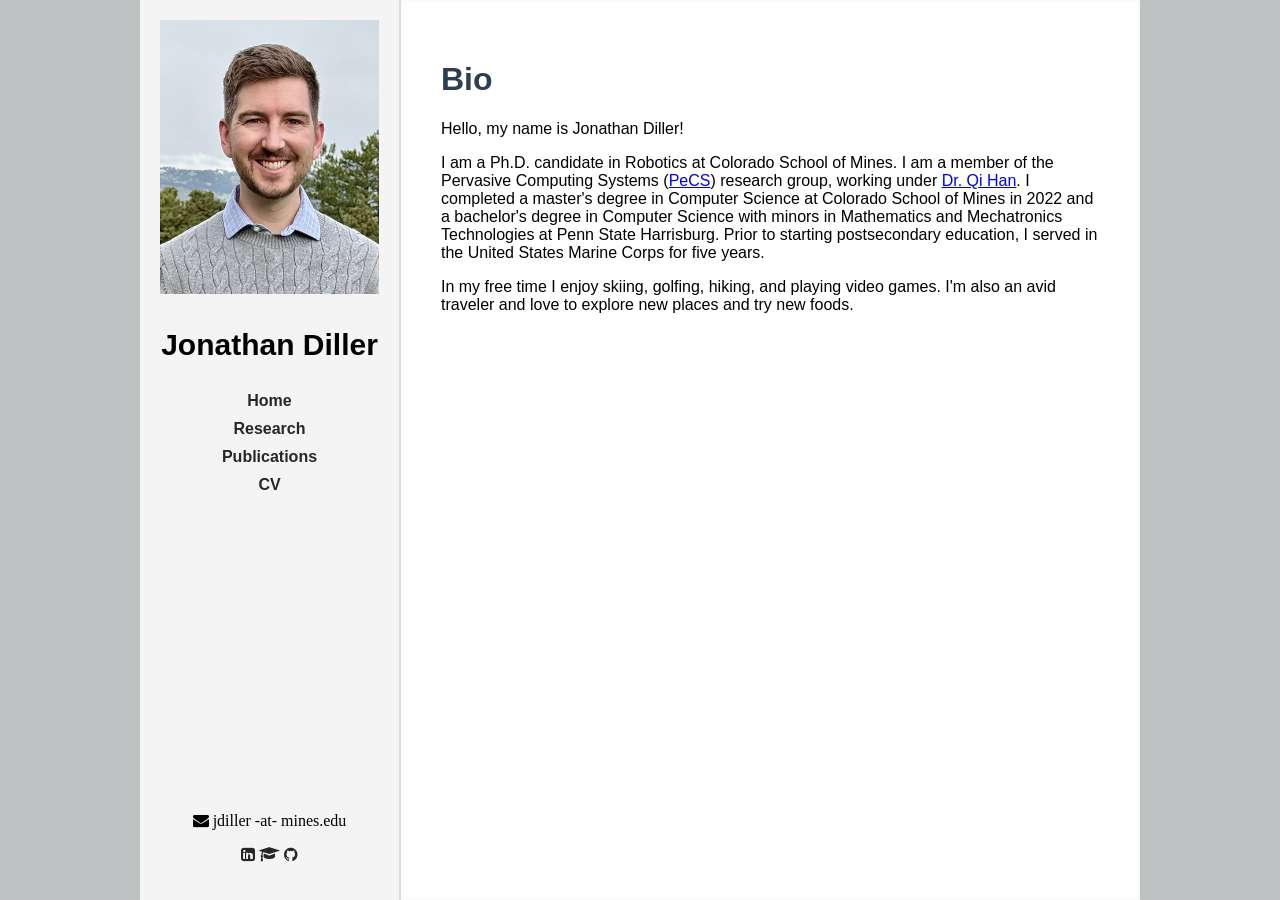
==== commit 47c11983: "New picture! And tweaks" ====
--- a/index.html
+++ b/index.html
@@ -12,7 +12,7 @@
 <div class="sidebar">
 <div class = "sidebar-content" style="text-align:center">		
 	</class>
-	<img src="images/JonathanDiller.jpg" style="width:100%" onclick="onClick(this)" alt="Windows for the atrium">
+	<img src="images/Jonathan_Diller.jpg" style="width:100%" onclick="onClick(this)" alt="Windows for the atrium">
 	<h3 class="text-align:center" style="font-size:30px; font-weight:bold">Jonathan Diller</h3>	
 	<!-- <br> -->
 	<ul>
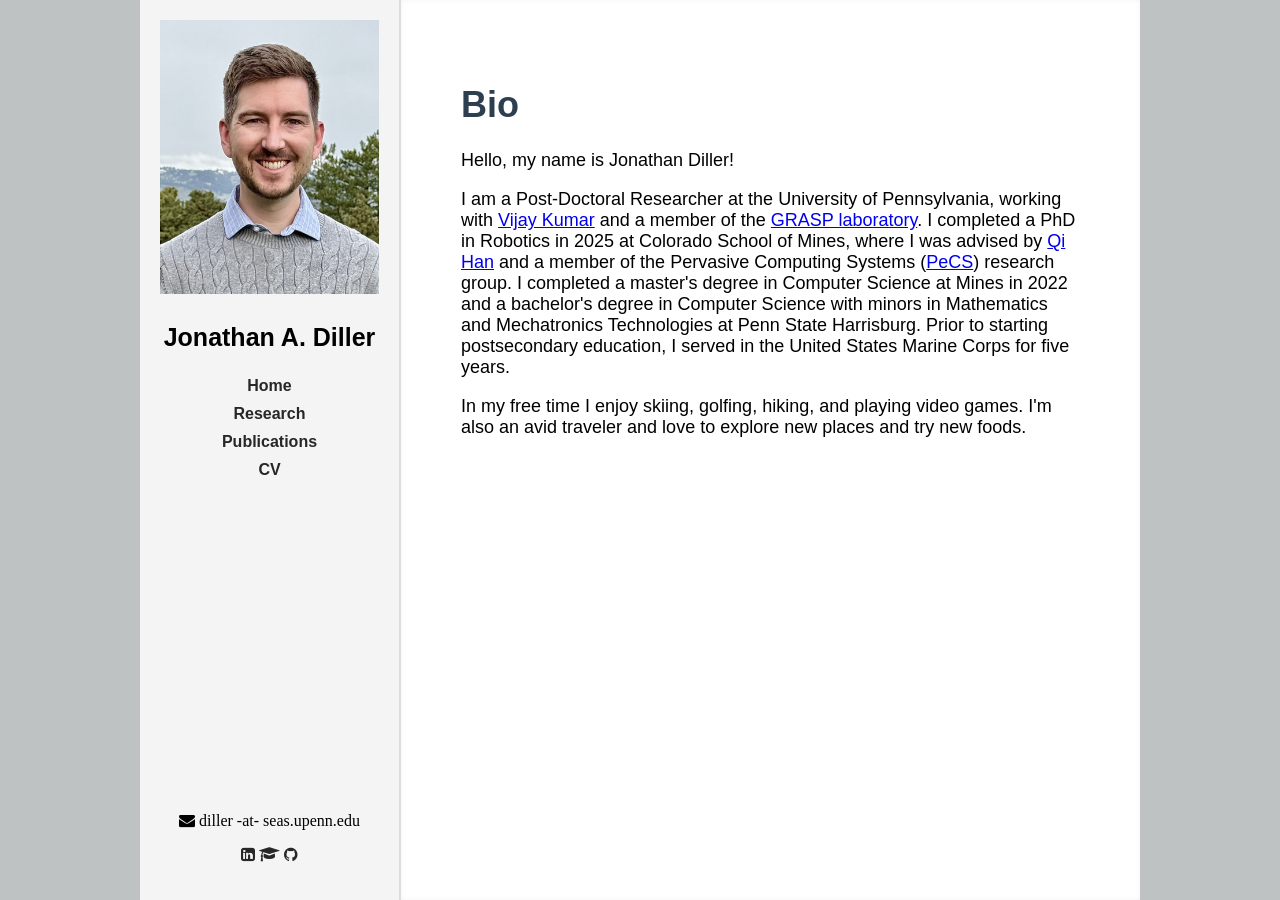
==== commit 24680e74: "Update" ====
--- a/index.html
+++ b/index.html
@@ -13,7 +13,7 @@
 <div class = "sidebar-content" style="text-align:center">		
 	</class>
 	<img src="images/Jonathan_Diller.jpg" style="width:100%" onclick="onClick(this)" alt="Windows for the atrium">
-	<h3 class="text-align:center" style="font-size:30px; font-weight:bold">Jonathan Diller</h3>	
+	<h3 class="text-align:center" style="font-size:25px; font-weight:bold">Jonathan A. Diller</h3>	
 	<!-- <br> -->
 	<ul>
 		<li><a style="text-align:center" href="index.html"><b>Home</b></a></li>
@@ -24,7 +24,7 @@
 </div>
 <div class = "sidebar-bottom" style="text-align:center">
 	<ul>
-		<p style="margin-bottom:0; margin-top:auto; font-size:16px;"><i class="fa fa-envelope">  jdiller -at- mines.edu</i></p>
+		<p style="margin-bottom:0; margin-top:auto; font-size:16px;"><i class="fa fa-envelope">  diller -at- seas.upenn.edu</i></p>
 	</ul>
 	<ul>
 		<a href="https://www.linkedin.com/in/jonathanadiller" target="_blank" class="fa fa-linkedin-square"></a>
@@ -39,7 +39,9 @@
 	Hello, my name is Jonathan Diller!
 </p>
 <p>
-	I am a Ph.D. candidate in Robotics at Colorado School of Mines. I am a member of the Pervasive Computing Systems (<a href="https://pecs.mines.edu/" target="_blank">PeCS</a>) research group, working under <a href="https://people.mines.edu/qhan/" target="_blank">Dr. Qi Han</a>. I completed a master's degree in Computer Science at Colorado School of Mines in 2022 and a bachelor's degree in Computer Science with minors in Mathematics and Mechatronics Technologies at Penn State Harrisburg. Prior to starting postsecondary education, I served in the United States Marine Corps for five years.
+	<!-- I am a Ph.D. candidate in Robotics at Colorado School of Mines. I am a member of the Pervasive Computing Systems (<a href="https://pecs.mines.edu/" target="_blank">PeCS</a>) research group, working under <a href="https://people.mines.edu/qhan/" target="_blank">Dr. Qi Han</a>.  -->
+	I am a Post-Doctoral Researcher at the University of Pennsylvania, working with <a href="https://www.kumarrobotics.org/" target="_blank">Vijay Kumar</a> and a member of the <a href="https://www.grasp.upenn.edu/" target="_blank">GRASP laboratory</a>.
+	I completed a PhD in Robotics in 2025 at Colorado School of Mines, where I was advised by <a href="https://people.mines.edu/qhan/" target="_blank">Qi Han</a> and a member of the Pervasive Computing Systems (<a href="https://pecs.mines.edu/" target="_blank">PeCS</a>) research group. I completed a master's degree in Computer Science at Mines in 2022 and a bachelor's degree in Computer Science with minors in Mathematics and Mechatronics Technologies at Penn State Harrisburg. Prior to starting postsecondary education, I served in the United States Marine Corps for five years.
 </p> 
 <p>
 	In my free time I enjoy skiing, golfing, hiking, and playing video games. I'm also an avid traveler and love to explore new places and try new foods.
--- a/style.css
+++ b/style.css
@@ -6,7 +6,7 @@
 
 /* Wrapper centers layout and uses grid */
 .wrapper {
-	display: grid;
+	display: flex;
 	grid-template-columns: 260px 1fr;
 	max-width: 1000px;
 	margin: 0 auto;
@@ -20,7 +20,9 @@
 	top: 0;
 	align-self: start;
 	height: 100vh;
+	width: 260px;
 	overflow-y: auto;
+	flex-shrink: 0;
 
 	background-color: #f4f4f4;
 	padding: 20px;
@@ -78,11 +80,15 @@
 
 /* Main content scrolls normally */
 .main-content {
-	padding: 40px;
+	padding: 60px;
 	box-sizing: border-box;
 	background-color: #ffffff;
 	border-left: 1px solid #ddd;
 	box-shadow: inset 0 0 5px rgba(0,0,0,0.05);
+	flex-grow: 1;
+	min-height: 100vh;
+	font-family: Verdana, sans-serif;
+	font-size: 18px;
 }
 
 .main-content h1 {
@@ -131,7 +137,6 @@
 	/* padding: 40px; */
 	background-color: #ffffff;
 	color: #2c3e50;
-	font-family: Arial, sans-serif;
 }
 
 /* .publications h1 {
@@ -167,6 +172,8 @@
 	display: flex;
 	align-items: flex-start;
 	margin-bottom: 12px;
+	font-family: 'Times New Roman', serif;
+	font-size: 17px;
 }
   
 .pub-id {
@@ -187,4 +194,40 @@
 .acceptance {
 	font-style: italic;
 	font-size: 14px;
-}+}
+
+/* Mobile styles */
+@media screen and (max-width: 768px) {
+  .wrapper {
+    flex-direction: column;
+  }
+
+  .sidebar {
+    width: 100%;
+    height: auto;
+    position: static;
+    border-right: none;
+    border-bottom: 1px solid #ccc;
+  }
+
+  .main-content {
+    padding: 20px;
+  }
+
+  /* Optional: style navigation items better for touch */
+  .sidebar ul {
+    display: flex;
+    flex-wrap: wrap;
+    justify-content: center;
+    gap: 10px;
+  }
+
+  .sidebar ul li {
+    display: inline-block;
+  }
+
+  .sidebar img {
+    max-width: 150px;
+  }
+}
+
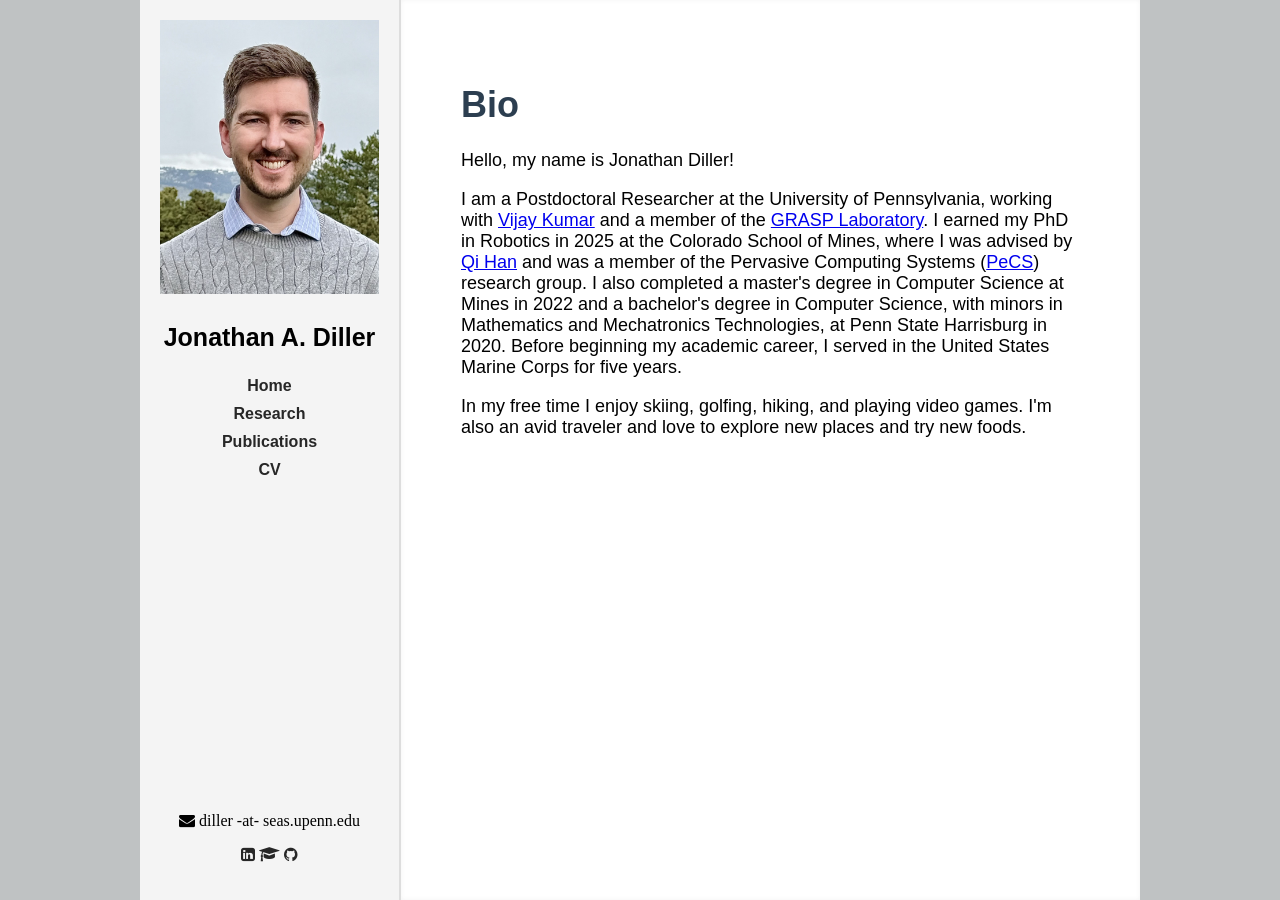
==== commit 80098172: "Tweaks" ====
--- a/index.html
+++ b/index.html
@@ -13,8 +13,7 @@
 <div class = "sidebar-content" style="text-align:center">		
 	</class>
 	<img src="images/Jonathan_Diller.jpg" style="width:100%" onclick="onClick(this)" alt="Windows for the atrium">
-	<h3 class="text-align:center" style="font-size:25px; font-weight:bold">Jonathan A. Diller</h3>	
-	<!-- <br> -->
+	<h3 class="text-align:center" style="font-size:25px; font-weight:bold">Jonathan A. Diller</h3>
 	<ul>
 		<li><a style="text-align:center" href="index.html"><b>Home</b></a></li>
 		<li><a style="text-align:center" href="research.html"><b>Research</b></a></li>
@@ -39,9 +38,7 @@
 	Hello, my name is Jonathan Diller!
 </p>
 <p>
-	<!-- I am a Ph.D. candidate in Robotics at Colorado School of Mines. I am a member of the Pervasive Computing Systems (<a href="https://pecs.mines.edu/" target="_blank">PeCS</a>) research group, working under <a href="https://people.mines.edu/qhan/" target="_blank">Dr. Qi Han</a>.  -->
-	I am a Post-Doctoral Researcher at the University of Pennsylvania, working with <a href="https://www.kumarrobotics.org/" target="_blank">Vijay Kumar</a> and a member of the <a href="https://www.grasp.upenn.edu/" target="_blank">GRASP laboratory</a>.
-	I completed a PhD in Robotics in 2025 at Colorado School of Mines, where I was advised by <a href="https://people.mines.edu/qhan/" target="_blank">Qi Han</a> and a member of the Pervasive Computing Systems (<a href="https://pecs.mines.edu/" target="_blank">PeCS</a>) research group. I completed a master's degree in Computer Science at Mines in 2022 and a bachelor's degree in Computer Science with minors in Mathematics and Mechatronics Technologies at Penn State Harrisburg. Prior to starting postsecondary education, I served in the United States Marine Corps for five years.
+	I am a Postdoctoral Researcher at the University of Pennsylvania, working with <a href="https://www.kumarrobotics.org/" target="_blank">Vijay Kumar</a> and a member of the <a href="https://www.grasp.upenn.edu/" target="_blank">GRASP Laboratory</a>. I earned my PhD in Robotics in 2025 at the Colorado School of Mines, where I was advised by <a href="https://people.mines.edu/qhan/" target="_blank">Qi Han</a> and was a member of the Pervasive Computing Systems (<a href="https://pecs.mines.edu/" target="_blank">PeCS</a>) research group. I also completed a master's degree in Computer Science at Mines in 2022 and a bachelor's degree in Computer Science, with minors in Mathematics and Mechatronics Technologies, at Penn State Harrisburg in 2020. Before beginning my academic career, I served in the United States Marine Corps for five years.
 </p> 
 <p>
 	In my free time I enjoy skiing, golfing, hiking, and playing video games. I'm also an avid traveler and love to explore new places and try new foods.
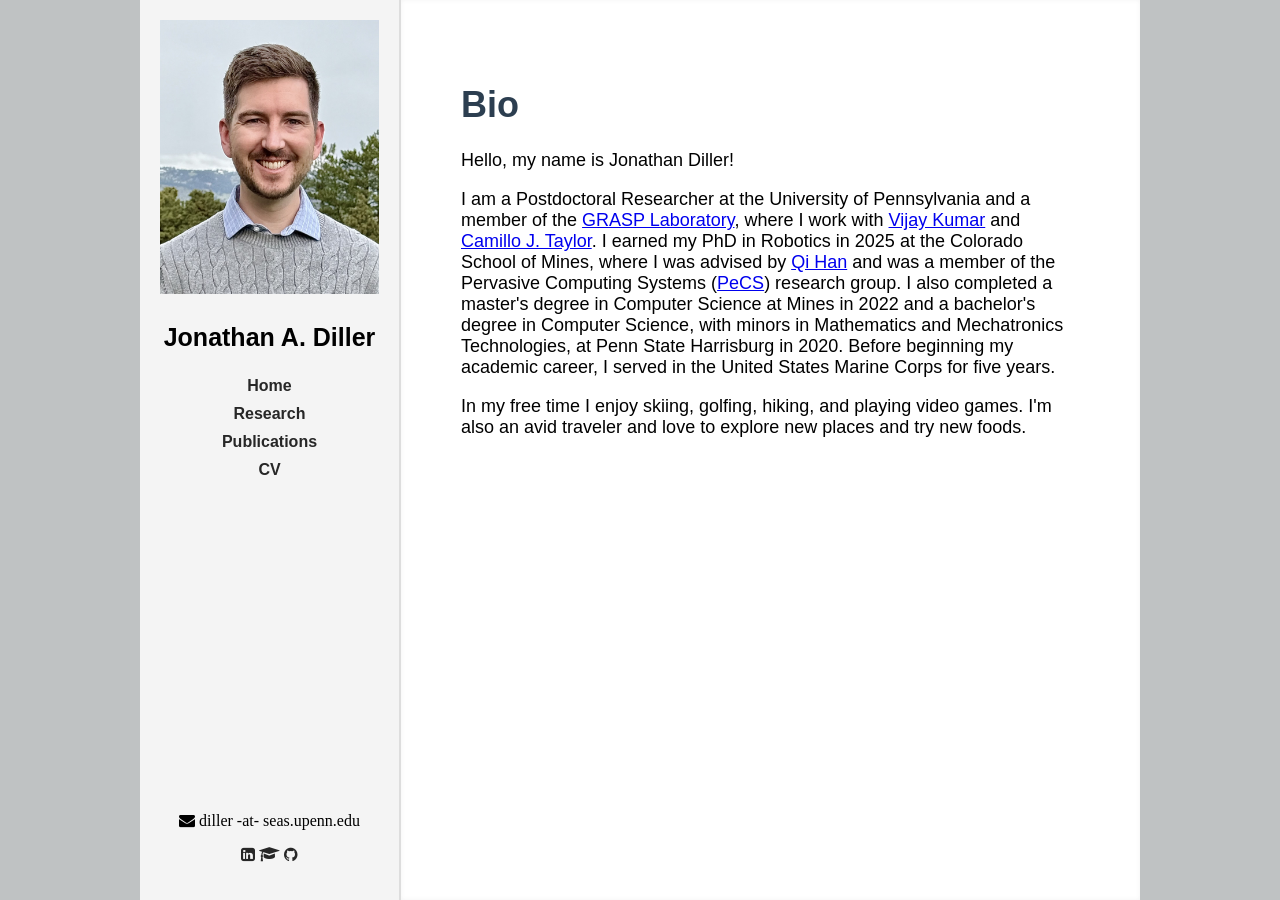
==== commit 9c34d3e2: "New CV" ====
--- a/index.html
+++ b/index.html
@@ -38,7 +38,7 @@
 	Hello, my name is Jonathan Diller!
 </p>
 <p>
-	I am a Postdoctoral Researcher at the University of Pennsylvania, working with <a href="https://www.kumarrobotics.org/" target="_blank">Vijay Kumar</a> and a member of the <a href="https://www.grasp.upenn.edu/" target="_blank">GRASP Laboratory</a>. I earned my PhD in Robotics in 2025 at the Colorado School of Mines, where I was advised by <a href="https://people.mines.edu/qhan/" target="_blank">Qi Han</a> and was a member of the Pervasive Computing Systems (<a href="https://pecs.mines.edu/" target="_blank">PeCS</a>) research group. I also completed a master's degree in Computer Science at Mines in 2022 and a bachelor's degree in Computer Science, with minors in Mathematics and Mechatronics Technologies, at Penn State Harrisburg in 2020. Before beginning my academic career, I served in the United States Marine Corps for five years.
+	I am a Postdoctoral Researcher at the University of Pennsylvania and a member of the <a href="https://www.grasp.upenn.edu/" target="_blank">GRASP Laboratory</a>, where I work with <a href="https://www.kumarrobotics.org/" target="_blank">Vijay Kumar</a> and <a href="https://www.cis.upenn.edu/~cjtaylor/home.html" target="_blank">Camillo J. Taylor</a>. I earned my PhD in Robotics in 2025 at the Colorado School of Mines, where I was advised by <a href="https://people.mines.edu/qhan/" target="_blank">Qi Han</a> and was a member of the Pervasive Computing Systems (<a href="https://pecs.mines.edu/" target="_blank">PeCS</a>) research group. I also completed a master's degree in Computer Science at Mines in 2022 and a bachelor's degree in Computer Science, with minors in Mathematics and Mechatronics Technologies, at Penn State Harrisburg in 2020. Before beginning my academic career, I served in the United States Marine Corps for five years.
 </p> 
 <p>
 	In my free time I enjoy skiing, golfing, hiking, and playing video games. I'm also an avid traveler and love to explore new places and try new foods.
